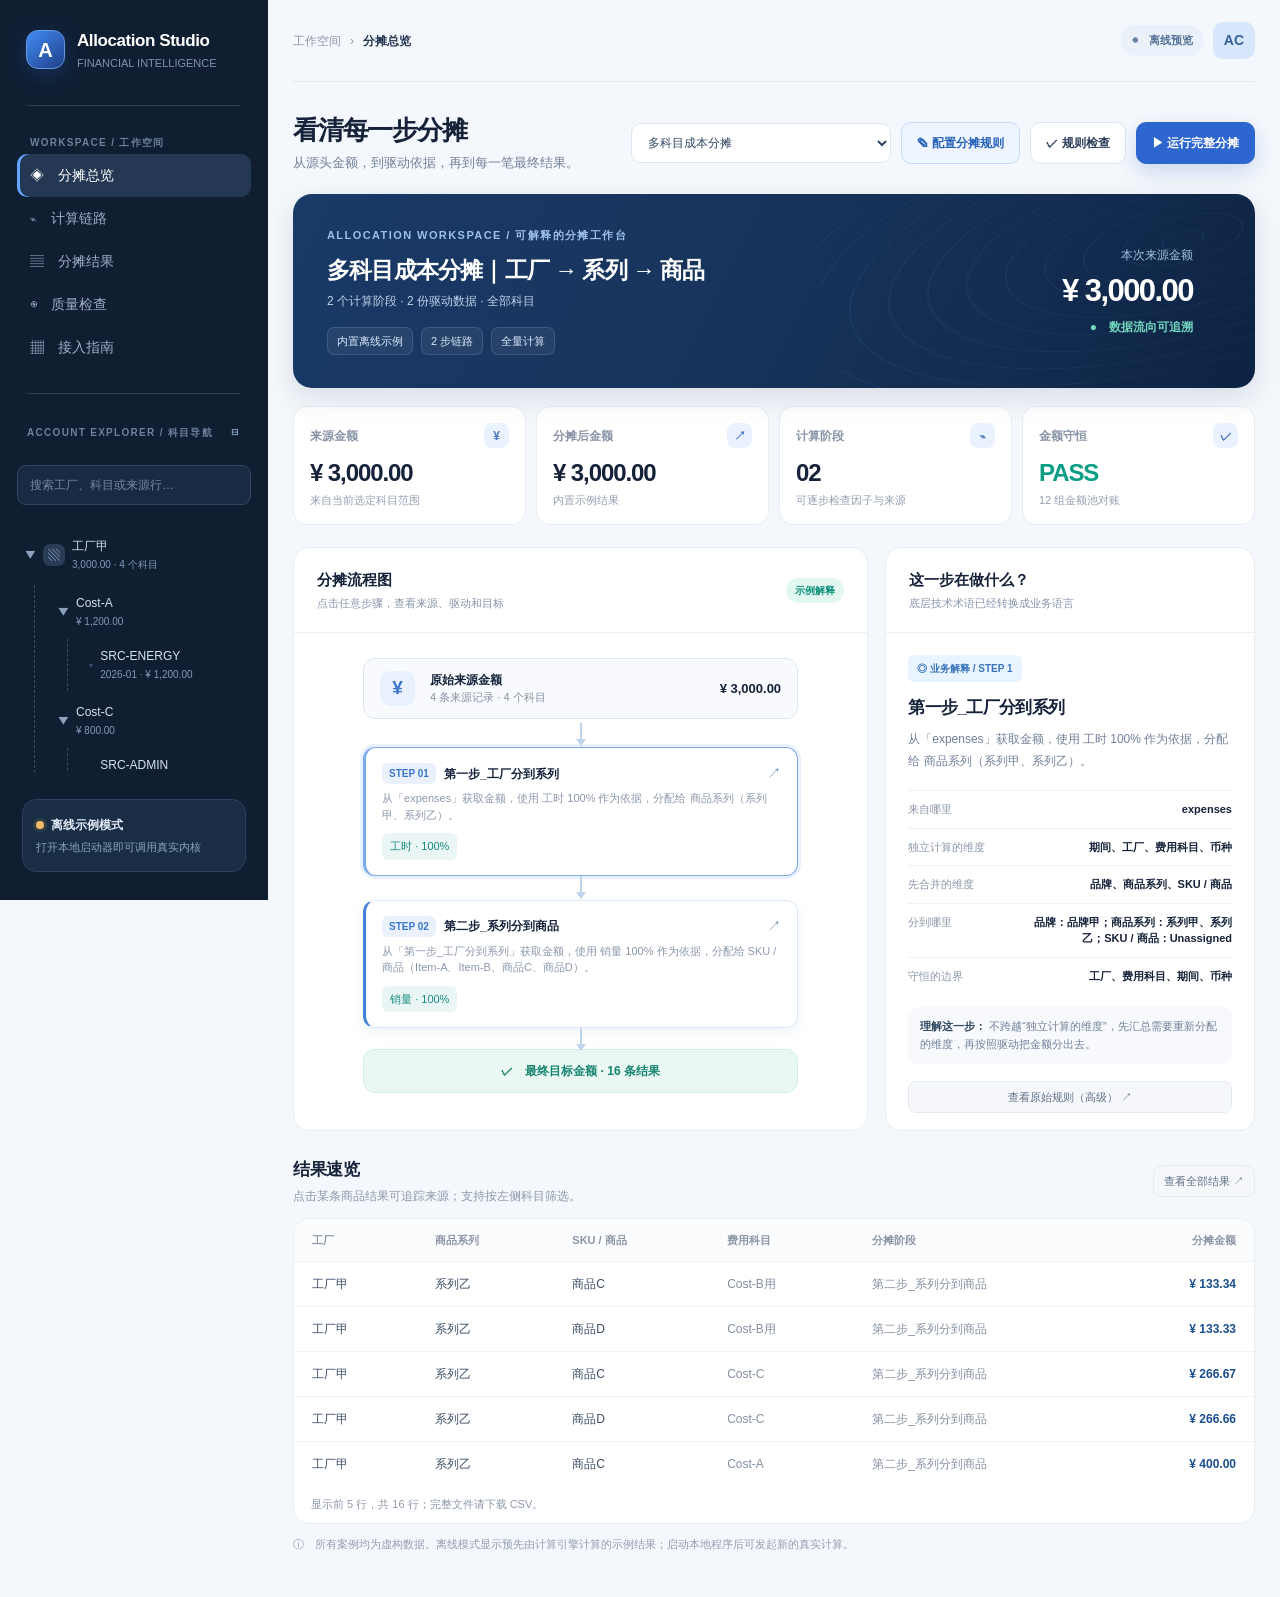
==== internal/studio/public/index.html @ 28df4de2 "Reorganize as Clean Core: single Go module, one executable, one workspace - Flatten core/ + studio-s" ====
<!doctype html><html lang="zh-CN"><head><meta charset="utf-8"><meta name="viewport" content="width=device-width,initial-scale=1"><meta name="theme-color" content="#0d1b2c"><title>Allocation Studio · 分摊工作台</title>
<style>
:root{--blue:#3d72da;--ink:#152239;--muted:#738097;--stroke:#e7ebf2;--surface:#fff;--canvas:#f4f7fb;--nav:#101e30;--teal:#23a89e;--r:16px}*{box-sizing:border-box}body{margin:0;background:var(--canvas);color:var(--ink);font:14px/1.5 -apple-system,BlinkMacSystemFont,"Segoe UI","Microsoft YaHei",sans-serif}button,input,select{font:inherit}button{cursor:pointer}button:focus-visible,input:focus-visible,select:focus-visible{outline:3px solid #93b9ff;outline-offset:2px}.app{min-height:100vh;display:grid;grid-template-columns:268px minmax(0,1fr)}.sidebar{background:#0f1e31;color:#d8e1f2;min-height:100vh;padding:28px 17px;display:flex;flex-direction:column;gap:20px;position:sticky;top:0;height:100vh;overflow:auto}.mark{display:flex;align-items:center;gap:12px;padding:0 9px 10px}.logo{width:39px;height:39px;display:grid;place-items:center;background:linear-gradient(140deg,#408cf2,#203f89);border:1px solid #6499e1;border-radius:12px;color:#fff;font-weight:850;font-size:20px;box-shadow:0 5px 20px #204eaa66}.brand-title{font-size:17px;font-weight:800;color:#fff;letter-spacing:-.025em}.brand-sub{color:#8192ad;font-size:11px;margin-top:1px}.nav-label{color:#6d819e;font-size:10px;font-weight:800;letter-spacing:.13em;padding:0 13px;text-transform:uppercase;margin:5px 0 4px}.nav-item{display:flex;align-items:center;gap:11px;width:100%;border:0;background:transparent;color:#9cadc7;border-radius:10px;padding:11px 13px;text-align:left;transition:.18s}.nav-item:hover,.nav-item.active{background:#243853;color:#fff}.nav-item.active{box-shadow:inset 3px 0 #64a6ff}.nav-item svg{width:17px;height:17px;flex:none}.nav-item .num{margin-left:auto;color:#8195b5;font-size:11px}.sidebar-divider{border-top:1px solid #2a3b52;margin:4px 10px}.tree-head{display:flex;align-items:center;justify-content:space-between;padding:0 10px}.tree-head button,.tree-toggle{background:transparent;color:#8fa8cb;border:0;padding:3px}.tree-search{border:1px solid #35465f;background:#192b43;color:#dfeafb;border-radius:9px;padding:10px 12px;width:100%;outline:none;font-size:12px}.tree-search::placeholder{color:#7389a6}.tree{flex:1;min-height:140px;overflow-y:auto;scrollbar-width:thin}.tree button{color:inherit}.tree-branch{margin:3px 0}.tree-row{display:flex;width:100%;align-items:center;gap:7px;border:0;border-radius:8px;background:transparent;color:#a6b9d3;padding:9px 7px;text-align:left;font-size:12px}.tree-row:hover,.tree-row.selected{color:#fff;background:#243954}.tree-arrow{font-size:12px;color:#8ba1bd;transition:.2s;display:inline-block}.tree-arrow.open{transform:rotate(90deg)}.tree-icon{width:22px;height:22px;display:grid;place-items:center;background:#293d57;color:#b8d1f4;border-radius:7px;flex:none}.tree-info{min-width:0;flex:1}.tree-name{overflow:hidden;text-overflow:ellipsis;white-space:nowrap;display:block}.tree-amount{font-size:10px;color:#8199b9}.tree-children{padding-left:15px;border-left:1px dashed #3b4b61;margin-left:17px}.tree-row.leaf{font-size:12px;padding:8px 6px}.side-footer{margin:7px 5px 0;padding:16px 13px;background:#192d45;border:1px solid #2b415f;border-radius:14px;font-size:12px}.side-footer b{color:#e5eefb}.side-footer p{margin:5px 0 0;color:#8aa3c3;font-size:11px}.statusdot{display:inline-block;width:8px;height:8px;background:#44bfaa;border-radius:50%;margin-right:7px;box-shadow:0 0 0 3px #44bfaa21}.statusdot.off{background:#efba68;box-shadow:0 0 0 3px #efba6820}.main{min-width:0;padding:0 40px 70px}.topbar{height:82px;display:flex;align-items:center;justify-content:space-between;border-bottom:1px solid #e4e9f0;gap:12px}.crumb{display:flex;align-items:center;gap:9px;color:#8c99a9;font-size:12px}.crumb b{color:#283953;font-weight:700}.top-actions{display:flex;align-items:center;gap:9px}.pill{display:inline-flex;align-items:center;gap:7px;font-size:11px;padding:7px 11px;background:#eaf1fb;color:#557197;border-radius:999px;font-weight:700}.user-icon{background:#d6e7fb;border-radius:10px;padding:8px 11px;font-weight:800;color:#39619b}.content{max-width:1520px;margin:auto}.intro{display:flex;justify-content:space-between;align-items:center;margin:32px 0 22px;gap:18px}.intro h1{font-size:26px;letter-spacing:-.045em;line-height:1.3;margin:0 0 5px;font-weight:800}.intro p{color:var(--muted);margin:0;font-size:13px}.action-row{display:flex;gap:10px;align-items:center}.btn{border:1px solid #dce4f0;background:#fff;color:#2d3f5b;border-radius:10px;padding:11px 15px;font-size:12px;font-weight:750;display:inline-flex;align-items:center;justify-content:center;gap:8px;white-space:nowrap;transition:.15s}.btn:hover{border-color:#8faede;transform:translateY(-1px)}.btn.primary{background:#2e66cf;border-color:#2e66cf;color:#fff;box-shadow:0 8px 20px #2865cb33}.btn.primary:hover{background:#245abf}.btn:disabled{opacity:.5;cursor:not-allowed;transform:none}.btn.icon-btn{padding:10px 12px}.overview-hero{background:linear-gradient(116deg,#193967 0%,#18345b 48%,#0d2343 100%);color:#fff;border-radius:19px;min-height:194px;padding:28px 34px;display:flex;justify-content:space-between;align-items:center;position:relative;overflow:hidden;box-shadow:0 10px 28px #1d3b6220}.hero-pattern{position:absolute;right:-25px;top:-30px;width:47%;height:240px;opacity:.5;background:repeating-radial-gradient(ellipse at 80% 45%,transparent 0 20px,#5281ba30 21px 22px,transparent 23px 40px);transform:rotate(-14deg);pointer-events:none}.hero-copy{position:relative;z-index:1}.eyebrow{color:#9dbfe9;font-size:11px;font-weight:750;letter-spacing:.13em}.overview-hero h2{font-size:23px;margin:12px 0 6px;line-height:1.3;letter-spacing:-.035em}.overview-hero p{font-size:12px;color:#bed1e9;max-width:650px;margin:0}.hero-note{margin-top:17px;display:flex;gap:8px;flex-wrap:wrap}.hero-chip{border:1px solid #6484b055;color:#dae8f9;font-size:11px;background:#ffffff10;padding:5px 9px;border-radius:7px}.hero-stat{display:flex;flex-direction:column;align-items:flex-end;gap:4px;position:relative;z-index:1;margin:0 28px}.hero-stat small{color:#a8c1e3}.hero-stat strong{font-size:31px;letter-spacing:-.05em;white-space:nowrap}.hero-stat span{color:#72d7be;font-size:12px;font-weight:750}.statgrid{display:grid;grid-template-columns:repeat(4,minmax(0,1fr));gap:14px;margin:18px 0 22px}.metric{background:var(--surface);border:1px solid var(--stroke);border-radius:14px;padding:20px 21px;min-height:111px}.metric-title{display:flex;justify-content:space-between;align-items:center;font-size:12px;color:#8995a7;font-weight:650}.metric-title .miniico{height:25px;width:25px;border-radius:8px;background:#eaf2ff;color:#4b79bd;display:grid;place-items:center}.metric-value{font-size:24px;font-weight:850;letter-spacing:-.045em;margin:12px 0 0;line-height:1.1}.metric-sub{color:#94a0b0;font-size:11px;margin-top:5px}.metric .passed{color:#0a9e85}.workspace-grid{display:grid;grid-template-columns:minmax(0,1.65fr) minmax(280px,.86fr);gap:17px}.panel{background:#fff;border:1px solid var(--stroke);border-radius:16px;overflow:hidden}.panel-header{padding:21px 23px;display:flex;align-items:center;justify-content:space-between;gap:14px;border-bottom:1px solid #eef0f4}.panel-title{font-size:15px;font-weight:780}.panel-subtitle{font-size:11px;color:#8795a9;margin-top:3px}.panel-tools{display:flex;gap:7px;align-items:center}.tiny-btn{background:#f5f7fa;border:1px solid #e5eaf1;border-radius:8px;padding:7px 10px;color:#607087;font-size:11px}.tiny-btn:hover,.tiny-btn.active{border-color:#a4c6f5;color:#2f68bf;background:#eaf2ff}.workflow{padding:25px 24px 27px;min-height:250px}.flow-origin{display:flex;align-items:center;gap:15px;margin:0 auto 4px;border:1px solid #dee6f1;background:#f8fafd;padding:12px 16px;border-radius:12px;max-width:435px}.flow-icon{width:35px;height:35px;border-radius:10px;background:#e9f1ff;display:grid;place-items:center;color:#3876cb;font-size:19px;font-weight:700}.flow-label{font-weight:780;font-size:12px}.flow-sub{font-size:11px;color:#8692a3}.flow-money{font-size:13px;font-weight:800;margin-left:auto;white-space:nowrap}.flow-arrow{width:2px;height:21px;background:#bdd3ee;margin:auto;position:relative}.flow-arrow:after{content:"";position:absolute;bottom:-2px;left:-4px;border-left:5px solid transparent;border-right:5px solid transparent;border-top:7px solid #bdd3ee}.flow-card{margin:3px auto 0;max-width:435px;border:1px solid #dbe7f6;border-left:3px solid #4381db;background:#fff;box-shadow:0 5px 14px #3d659212;border-radius:12px;padding:15px 16px;transition:.15s;cursor:pointer}.flow-card:hover,.flow-card.active{border-color:#7ca9e8;box-shadow:0 0 0 3px #e9f1ff}.flow-card-head{display:flex;align-items:center;gap:8px}.step-no{background:#eaf1fc;color:#3978c9;font-size:10px;font-weight:800;padding:3px 7px;border-radius:6px}.flow-card-head strong{font-size:12px;flex:1}.mini-arrow{color:#718fb4}.flow-card-desc{color:#8a98aa;font-size:11px;margin:6px 0 10px}.factor-chips{display:flex;gap:6px;flex-wrap:wrap}.factor-chip{font-size:11px;border-radius:6px;background:#eaf6f5;color:#168b7f;padding:5px 8px}.factor-chip.orange{background:#fff3e9;color:#c18233}.flow-final{display:flex;justify-content:center;align-items:center;gap:9px;margin:0 auto;max-width:435px;background:#eaf8f3;border:1px solid #cfeee5;padding:12px 16px;color:#188571;border-radius:12px;font-weight:800;font-size:12px}.desc-card{padding:22px 22px 17px}.desc-badge{display:inline-flex;align-items:center;gap:6px;background:#e8f4ff;color:#3974bb;border-radius:6px;font-weight:700;padding:6px 9px;font-size:10px}.desc-card h3{font-size:17px;margin:13px 0 7px;letter-spacing:-.035em}.desc-card p{font-size:12px;color:#718098;line-height:1.9;margin:0 0 17px}.rule-line{display:flex;justify-content:space-between;gap:14px;padding:10px 0;border-top:1px solid #eff1f4;font-size:11px}.rule-line span{color:#8a97a8}.rule-line strong{max-width:67%;text-align:right;font-weight:720}.glossary{display:flex;flex-direction:column;gap:8px;margin:13px 0 5px}.gloss-item{font-size:11px;color:#708099;background:#f7f9fc;padding:10px 12px;border-radius:9px;line-height:1.65}.gloss-item strong{color:#31475f}.sectionline{margin:26px 0 13px;display:flex;align-items:center;justify-content:space-between;gap:12px}.sectionline h3{font-size:17px;letter-spacing:-.025em;margin:0}.sectionline p{color:#8c98a9;font-size:12px;margin:4px 0 0}.data-tabs{display:flex;gap:7px}.tbl-scroll{overflow:auto;max-height:360px}.table{width:100%;border-collapse:collapse;text-align:left;white-space:nowrap;font-size:12px}.table th{color:#8b96a6;background:#fbfcfe;font-size:11px;padding:13px 18px;font-weight:750;position:sticky;top:0}.table td{border-top:1px solid #f0f2f6;padding:13px 18px;color:#3b4d65}.table td:last-child,.table th:last-child{text-align:right}.table tr.result-row{cursor:pointer}.table tr.result-row:hover{background:#f3f8ff}.table .money{color:#1a4f90;font-weight:850}.table .dim{color:#8490a0}.empty{padding:48px 20px;text-align:center;color:#8392a6}.footer-note{margin-top:12px;display:flex;align-items:center;gap:8px;font-size:11px;color:#929eb0}.file-links{display:flex;gap:8px;flex-wrap:wrap;margin:18px 0 8px}.download-file{font-size:11px;padding:9px 11px;border-radius:9px;border:1px solid #e4e9f2;background:#fff;color:#41608c;text-decoration:none}.download-file:hover{border-color:#7d9dc8}.alert{padding:12px 16px;border-radius:11px;background:#edf7f6;border:1px solid #d2e9e4;color:#167c71;font-size:12px}.alert.warn{background:#fff6e9;border-color:#f4e2c7;color:#b37422}.alert.error{background:#fff0ee;border-color:#f7d1ca;color:#b54c3e}.badgeok{border-radius:100px;background:#e1f7f0;color:#0e927c;padding:5px 9px;font-size:10px;font-weight:800}.audit-grid{display:grid;grid-template-columns:repeat(3,1fr);gap:12px;margin-top:12px}.audit-item{padding:16px 18px;background:#f7fafd;border:1px solid #e8edf5;border-radius:12px}.audit-item b{display:block;font-size:19px;margin-top:8px}.audit-item span{font-size:11px;color:#8996a9}.runlist{display:flex;flex-direction:column;gap:8px;padding:18px}.runrow{display:flex;align-items:center;gap:10px;padding:11px;border:1px solid #e8edf5;border-radius:10px;cursor:pointer}.runrow:hover{background:#f4f7fc}.runrow .runmeta{flex:1;min-width:0}.runrow b{font-size:12px}.runrow small{display:block;color:#8b9aab;font-size:10px}.panel-hidden{display:none!important}.toast{position:fixed;bottom:30px;right:30px;background:#162c46;color:white;padding:14px 18px;border-radius:12px;box-shadow:0 12px 35px #12203840;max-width:400px;z-index:20;font-size:12px;line-height:1.7;display:none}.toast.show{display:block}.modal-bg{position:fixed;inset:0;background:#0b1e32a0;z-index:30;display:none;justify-content:center;align-items:center;padding:18px}.modal-bg.show{display:flex}.modal{background:#fff;width:min(720px,100%);max-height:90vh;overflow:auto;border-radius:17px;box-shadow:0 30px 90px #061e3c66}.modal-header{display:flex;align-items:center;justify-content:space-between;padding:20px 24px;border-bottom:1px solid #ecf0f5}.modal-header h2{margin:0;font-size:17px}.modal-body{padding:24px;font-size:12px;color:#465b74;line-height:1.85}.close{border:0;background:#f2f5f9;border-radius:8px;padding:6px 10px}.code{background:#10233a;color:#d9edfc;border-radius:10px;padding:15px;overflow:auto;max-height:380px;white-space:pre-wrap;word-break:break-all;font:11px/1.7 Consolas,monospace}.section-card{background:#fff;border:1px solid var(--stroke);border-radius:14px;padding:18px 20px;margin-bottom:12px}.section-card h4{margin:0 0 8px;font-size:13px}.section-card p{color:#71839b;font-size:12px;margin:0}.guidegrid{display:grid;grid-template-columns:repeat(2,minmax(0,1fr));gap:14px}.guide-num{display:inline-grid;place-items:center;background:#e6effd;color:#3d75c4;width:27px;height:27px;border-radius:9px;margin-bottom:10px;font-weight:800}select.casepick{min-width:180px;max-width:260px;border:1px solid #dfe6f0;border-radius:10px;background:#fff;padding:11px 33px 11px 12px;color:#314763;font-size:12px}.run-steps{display:grid;grid-template-columns:repeat(3,1fr);gap:10px}.run-steps>div{border:1px solid #e5eaf0;border-radius:11px;padding:16px;background:#fbfcfe}.run-steps strong{display:block;font-size:12px}.run-steps span{color:#7f8da1;font-size:11px}.case-list{display:grid;grid-template-columns:repeat(2,1fr);gap:12px}.case-button{background:#fff;border:1px solid #e2e8f1;border-radius:12px;padding:16px;text-align:left;cursor:pointer}.case-button:hover,.case-button.current{border-color:#7fa8e4;background:#f4f8ff}.case-button b{display:block;font-size:12px}.case-button span{color:#8999ad;font-size:11px}.select-hint{font-size:11px;color:#8d9bad}.hidden{display:none!important}@media(max-width:1320px){.main{padding:0 25px 45px}.statgrid{gap:10px}.metric{padding:16px}.workspace-grid{grid-template-columns:minmax(0,1.4fr) minmax(270px,.9fr)}}@media(max-width:1040px){.app{grid-template-columns:215px minmax(0,1fr)}.sidebar{padding:22px 10px}.workspace-grid{grid-template-columns:1fr}.statgrid{grid-template-columns:repeat(2,1fr)}.hero-stat{margin:0}}@media(max-width:720px){.app{display:block}.sidebar{position:relative;height:auto;min-height:0;padding:13px 15px;gap:5px}.sidebar .nav-label,.sidebar .tree-head,.sidebar .tree-search,.sidebar .tree,.sidebar .sidebar-divider,.sidebar .side-footer{display:none}.sidebar .mark{padding:0 0 6px}.sidebar>div:nth-child(3){display:flex;overflow:auto;gap:4px}.sidebar .nav-item{white-space:nowrap;width:auto;padding:9px}.sidebar .nav-item .num{display:none}.main{padding:0 14px 40px}.topbar{height:55px}.topbar .top-actions .pill{display:none}.intro{align-items:stretch;flex-direction:column;margin-top:22px}.intro h1{font-size:22px}.intro .action-row{flex-wrap:wrap}.overview-hero{padding:21px;min-height:170px}.overview-hero h2{font-size:18px}.hero-stat{display:none}.statgrid{gap:8px}.metric{min-height:99px;padding:13px}.metric-value{font-size:19px}.panel-header{padding:15px}.workflow{padding:19px 12px}.guidegrid,.case-list{grid-template-columns:1fr}}
</style></head><body>
<div class="app">
<aside class="sidebar">
<div class="mark"><div class="logo">A</div><div><div class="brand-title">Allocation Studio</div><div class="brand-sub">FINANCIAL INTELLIGENCE</div></div></div>
<div class="sidebar-divider"></div>
<div><div class="nav-label">WORKSPACE / 工作空间</div><button class="nav-item active" data-tab="overview">◈　分摊总览</button><button class="nav-item" data-tab="flow">⌁　计算链路</button><button class="nav-item" data-tab="results">▤　分摊结果</button><button class="nav-item" data-tab="audit">◉　质量检查</button><button class="nav-item" data-tab="guide">▦　接入指南</button></div>
<div class="sidebar-divider"></div>
<div class="tree-head"><div class="nav-label" style="padding:0">ACCOUNT EXPLORER / 科目导航</div><button id="expandAll" title="一键展开或折叠科目">⊞</button></div>
<input class="tree-search" id="treeSearch" placeholder="搜索工厂、科目或来源行…" aria-label="搜索科目">
<div class="tree" id="accountTree"></div>
<div class="side-footer"><div><span class="statusdot off" id="connectionDot"></span><b id="connectionTitle">离线示例模式</b></div><p id="connectionDesc">打开本地启动器即可调用真实内核</p></div>
</aside>
<main class="main"><div class="content"><header class="topbar"><div class="crumb">工作空间 <span>›</span> <b id="breadcrumb">分摊总览</b></div><div class="top-actions"><span class="pill" id="modePill">◉　内置示例</span><span class="user-icon">AC</span></div></header>
<section class="intro"><div><h1 id="pageTitle">看清每一步分摊</h1><p id="pageSubtitle">从源头金额，到驱动依据，再到每一笔最终结果。</p></div><div class="action-row"><select id="caseSelect" class="casepick" aria-label="选择分摊场景"></select><a class="btn" href="/designer" style="text-decoration:none;background:#eef5ff;color:#2864b9;border-color:#c5daf9">✎ 配置分摊规则</a><button class="btn" id="validateBtn">✓ 规则检查</button><button class="btn primary" id="runBtn">▶ 运行完整分摊</button></div></section>
<section id="section-overview"><div class="overview-hero"><div class="hero-pattern"></div><div class="hero-copy"><div class="eyebrow">ALLOCATION WORKSPACE / 可解释的分摊工作台</div><h2 id="heroTitle">多科目成本分摊</h2><p id="heroDesc">将费用通过多阶段驱动分摊至目标商品，按来源、目标和金额池逐一检查。</p><div class="hero-note"><span class="hero-chip" id="heroTagA">合成示例数据</span><span class="hero-chip" id="heroTagB">阶段级守恒</span><span class="hero-chip" id="heroTagC">全量计算</span></div></div><div class="hero-stat"><small>本次来源金额</small><strong id="heroMoney">¥ 3,000.00</strong><span>●　数据流向可追溯</span></div></div>
<div class="statgrid"><div class="metric"><div class="metric-title">来源金额<span class="miniico">¥</span></div><div class="metric-value" id="mSource">—</div><div class="metric-sub">来自当前选定科目范围</div></div><div class="metric"><div class="metric-title">分摊后金额<span class="miniico">↗</span></div><div class="metric-value" id="mOutput">—</div><div class="metric-sub" id="outNote">当前示例计算输出</div></div><div class="metric"><div class="metric-title">计算阶段<span class="miniico">⌁</span></div><div class="metric-value" id="mStages">—</div><div class="metric-sub">可逐步检查因子与来源</div></div><div class="metric"><div class="metric-title">金额守恒<span class="miniico">✓</span></div><div class="metric-value passed" id="mStatus">—</div><div class="metric-sub" id="checkNote">待查看计算结果</div></div></div>
<div class="workspace-grid"><section class="panel"><div class="panel-header"><div><div class="panel-title">分摊流程图</div><div class="panel-subtitle">点击任意步骤，查看来源、驱动和目标</div></div><span class="badgeok" id="flowBadge">可解释链路</span></div><div class="workflow" id="flowCanvas"></div></section><section class="panel"><div class="panel-header"><div><div class="panel-title">这一步在做什么？</div><div class="panel-subtitle">底层技术术语已经转换成业务语言</div></div></div><div class="desc-card" id="stageExplanation"></div></section></div>
<div class="sectionline"><div><h3>结果速览</h3><p>点击某条商品结果可追踪来源；支持按左侧科目筛选。</p></div><button class="tiny-btn" data-switch="results">查看全部结果 ↗</button></div><section class="panel"><div id="previewTable"></div></section><div class="footer-note">ⓘ　所有案例均为虚构数据。离线模式显示预先由计算引擎计算的示例结果；启动本地程序后可发起新的真实计算。</div></section>
<section id="section-flow" class="panel-hidden"><div class="workspace-grid"><section class="panel"><div class="panel-header"><div><div class="panel-title">全链路执行视图</div><div class="panel-subtitle">多因子与多步骤可以组合；每个节点都有明确来源</div></div></div><div class="workflow" id="flowFull"></div></section><section class="panel"><div class="panel-header"><div><div class="panel-title">规则语义解释</div><div class="panel-subtitle">不要求你理解底层 IR 才能看懂分摊</div></div></div><div class="desc-card" id="flowExplain"></div></section></div><div class="sectionline"><div><h3>理解这些规则就足够了</h3><p>三项最容易混淆的维度操作，已转译为常用业务说法。</p></div></div><div class="guidegrid"><div class="section-card"><h4>原样保留（As Is / Source）</h4><p>例如按工厂分别计算，分摊后仍属于原来的工厂。</p></div><div class="section-card"><h4>先汇总再分配（Total）</h4><p>例如来源 SKU 先归集为一笔金额，再用销量分到具体 SKU。</p></div><div class="section-card"><h4>选择分摊目标（Include / Element）</h4><p>例如仅分给当前系列的四个商品；也可指定固定目标。</p></div><div class="section-card"><h4>金额守恒</h4><p>每个金额池：分摊前 = 分摊后，差额必须等于 0。</p></div></div></section>
<section id="section-results" class="panel-hidden"><div class="sectionline"><div><h3>分摊结果明细</h3><p id="resultCaption">所有金额来自当前选择的案例。</p></div><div class="data-tabs"><button class="tiny-btn active" id="filterAll">全部商品</button><button class="tiny-btn" id="filterAccount">当前科目</button></div></div><section class="panel"><div id="fullResultTable"></div></section><div class="sectionline"><div><h3>本次计算产物</h3><p>真实计算完成后可以下载 CSV、压缩证据和运行摘要。</p></div></div><div class="file-links" id="fileLinks"></div></section>
<section id="section-audit" class="panel-hidden"><div class="sectionline"><div><h3>运行质量检查</h3><p>金额对账、任务状态与可追溯证据一目了然。</p></div><button id="auditValidate" class="btn">立即检查规则</button></div><div class="alert" id="auditBanner">✓ 选择并运行案例后，将显示来自真实内核的质量检查结果。</div><div class="audit-grid"><div class="audit-item"><span>金额池检查</span><b id="aPools">—</b></div><div class="audit-item"><span>最终输出行数</span><b id="aRows">—</b></div><div class="audit-item"><span>输入与输出差额</span><b id="aDiff">—</b></div></div><div class="sectionline"><div><h3>金额池逐项对账</h3><p>数据来自 reconciliation.csv，而非界面自行判断。</p></div></div><section class="panel"><div id="reconciliationTable"></div></section><div class="sectionline"><div><h3>历史运行</h3><p>已完成的示例任务可以重新查看，结果文件存放于独立数据目录。</p></div></div><section class="panel"><div id="jobList" class="runlist"><div class="empty">当前还没有执行任务</div></div></section></section>
<section id="section-guide" class="panel-hidden"><div class="sectionline"><div><h3>三步接入你已有的项目</h3><p>不需要重新实现分摊算法，也不需要修改现有核心。</p></div></div><div class="run-steps"><div><span class="guide-num">01</span><strong>准备一份规则与数据</strong><span>rule.json + 金额 CSV + Driver CSV，复制到个人数据目录下的 cases/案例名。</span></div><div><span class="guide-num">02</span><strong>在页面选择案例</strong><span>重新打开工作台，选择新案例，展开科目树并检查各分摊步骤。</span></div><div><span class="guide-num">03</span><strong>运行并核验结果</strong><span>通过原生 Go EXE 全量计算，下载结果和审计证据，再接现有 SQL / Java。</span></div></div><div class="sectionline"><div><h3>常见集成方式</h3></div></div><div class="guidegrid"><div class="section-card"><h4>Windows 财务人员</h4><p>双击 Start_Windows.cmd → 自动打开浏览器 → 点击运行，不用安装开发环境。</p></div><div class="section-card"><h4>Linux / Mac 开发人员</h4><p>运行 start_linux.sh / Start_Mac.command → 使用浏览器查看案例与任务状态。</p></div><div class="section-card"><h4>Java / Python 业务系统</h4><p>继续使用原来的 HTTP API 或 CLI；Studio 只是前端配套，不取代现有 SDK。</p></div><div class="section-card"><h4>企业业务数据</h4><p>放在独立用户数据目录，不打包进软件。规则原文、完整证据和数据仍由现有内核负责。</p></div></div><div class="alert warn" style="margin-top:14px">注意：Studio 是单机本地检查与示例运行工作台，默认只监听 127.0.0.1。它不是多用户企业门户，也不是数据库管理系统。</div><div class="sectionline"><div><h3>案例与来源数据</h3><p>可以直接加载内置双因子、三因子、多步骤和分叉汇合示例。</p></div></div><div id="caseCards" class="case-list"></div><div class="sectionline"><div><h3>本地数据位置</h3></div></div><div class="section-card"><p id="dataLocation">离线预览：启动本地程序后可以看到真实数据目录。</p></div></section>
</div></main></div>
<div class="toast" id="toast" role="status"></div>
<div class="modal-bg" id="modal"><div class="modal" role="dialog" aria-modal="true" aria-labelledby="modalTitle"><div class="modal-header"><h2 id="modalTitle">明细</h2><button id="closeModal" class="close" aria-label="关闭弹窗">✕</button></div><div class="modal-body" id="modalBody"></div></div></div>
<script id="embeddedData" type="application/json">{"cases":[{"id":"dual_driver","name":"双因子费用分摊｜材料75% + 收入25%","type":"example","kind":"example","stages":1,"drivers":2,"accountCount":1,"period":"2026-01","amount":"1000.0"},{"id":"manufacturing","name":"制造业两步分摊：工厂→系列→商品（合成数据）","type":"example","kind":"example","stages":2,"drivers":2,"accountCount":1,"period":"2026-01","amount":"1200.0"},{"id":"multi_account","name":"多科目成本分摊｜工厂 → 系列 → 商品","type":"example","kind":"example","stages":2,"drivers":2,"accountCount":4,"period":"2026-01","amount":"3000.0"},{"id":"split_merge","name":"路径分叉与汇合：材料75%+收入25%（合成数据）","type":"example","kind":"example","stages":3,"drivers":2,"accountCount":1,"period":"2026-01","amount":"1000.0"},{"id":"triple_driver","name":"三因子费用分摊｜材料50% + 收入30% + 订单20%","type":"example","kind":"example","stages":1,"drivers":3,"accountCount":1,"period":"2026-01","amount":"1000.0"}],"details":{"dual_driver":{"id":"dual_driver","type":"example","rule":{"schema":"allocation-ir/2.0","name":"双因子费用分摊｜材料75% + 收入25%","precision":2,"dimensions":["period","department","sku","account","currency"],"immutable_dimensions":["period","currency"],"hierarchies":{},"datasets":{"amounts":{"expenses":"amounts.csv"},"drivers":{"material":"material.csv","revenue":"revenue.csv"}},"stages":[{"id":"双因子分摊","inputs":[{"from":"expenses","share":"1"}],"source":{"grouping":{"period":"AS_IS","department":"AS_IS","sku":"TOTAL","account":"AS_IS","currency":"AS_IS"},"filters":{}},"target":{"period":{"mode":"SOURCE"},"department":{"mode":"SOURCE"},"sku":{"mode":"INCLUDE","include":["Item-A","Item-B"]},"account":{"mode":"SOURCE"},"currency":{"mode":"SOURCE"}},"conservation_keys":["period","account","currency","department"],"allocations":[{"id":"material","share":"0.75","driver_dataset":"material","weight_field":"material","negative_driver_policy":"REJECT"},{"id":"revenue","share":"0.25","driver_dataset":"revenue","weight_field":"revenue","negative_driver_policy":"REJECT"}]}]},"sources":[{"period":"2026-01","department":"SharedPool","sku":"Unassigned","account":"Cost-C","currency":"CUR","amount":"1000.00","_dataset":"expenses"}],"drivers":{"material":[{"period":"2026-01","department":"SharedPool","sku":"Item-A","material":"8"},{"period":"2026-01","department":"SharedPool","sku":"Item-B","material":"2"}],"revenue":[{"period":"2026-01","department":"SharedPool","sku":"Item-A","revenue":"5"},{"period":"2026-01","department":"SharedPool","sku":"Item-B","revenue":"5"}]}},"manufacturing":{"id":"manufacturing","type":"example","rule":{"schema":"allocation-ir/2.0","name":"制造业两步分摊：工厂→系列→商品（合成数据）","precision":2,"dimensions":["period","plant","brand","family","sku","account","currency"],"immutable_dimensions":["period","currency"],"hierarchies":{},"datasets":{"amounts":{"expenses":"amounts.csv"},"drivers":{"labor":"labor.csv","sales":"sales.csv"}},"stages":[{"id":"第一步_工厂分到系列","inputs":[{"from":"expenses","share":"1"}],"source":{"grouping":{"period":"AS_IS","plant":"AS_IS","brand":"TOTAL","family":"TOTAL","sku":"TOTAL","account":"AS_IS","currency":"AS_IS"},"filters":{}},"target":{"period":{"mode":"SOURCE"},"plant":{"mode":"SOURCE"},"brand":{"mode":"ELEMENT","value":"品牌甲"},"family":{"mode":"INCLUDE","include":["系列甲","系列乙"]},"sku":{"mode":"ELEMENT","value":"Unassigned"},"account":{"mode":"SOURCE"},"currency":{"mode":"SOURCE"}},"conservation_keys":["plant","account","period","currency"],"allocations":[{"id":"hours","share":"1","driver_dataset":"labor","weight_field":"hours","negative_driver_policy":"REJECT"}]},{"id":"第二步_系列分到商品","inputs":[{"from":"第一步_工厂分到系列","share":"1"}],"source":{"grouping":{"period":"AS_IS","plant":"AS_IS","brand":"AS_IS","family":"AS_IS","sku":"TOTAL","account":"AS_IS","currency":"AS_IS"},"filters":{}},"target":{"period":{"mode":"SOURCE"},"plant":{"mode":"SOURCE"},"brand":{"mode":"SOURCE"},"family":{"mode":"SOURCE"},"sku":{"mode":"INCLUDE","include":["Item-A","Item-B","商品C","商品D"]},"account":{"mode":"SOURCE"},"currency":{"mode":"SOURCE"}},"conservation_keys":["plant","account","period","currency","family"],"allocations":[{"id":"units","share":"1","driver_dataset":"sales","weight_field":"units","negative_driver_policy":"REJECT"}]}]},"sources":[{"period":"2026-01","plant":"工厂甲","brand":"Unassigned","family":"Unassigned","sku":"Unassigned","account":"Cost-A","currency":"CUR","amount":"1200.00","row_id":"EXP-001","_dataset":"expenses"}],"drivers":{"labor":[{"period":"2026-01","plant":"工厂甲","family":"系列甲","hours":"1"},{"period":"2026-01","plant":"工厂甲","family":"系列乙","hours":"2"}],"sales":[{"period":"2026-01","plant":"工厂甲","family":"系列甲","sku":"Item-A","units":"1"},{"period":"2026-01","plant":"工厂甲","family":"系列甲","sku":"Item-B","units":"3"},{"period":"2026-01","plant":"工厂甲","family":"系列乙","sku":"商品C","units":"2"},{"period":"2026-01","plant":"工厂甲","family":"系列乙","sku":"商品D","units":"2"}]}},"multi_account":{"id":"multi_account","type":"example","rule":{"schema":"allocation-ir/2.0","name":"多科目成本分摊｜工厂 → 系列 → 商品","precision":2,"dimensions":["period","plant","brand","family","sku","account","currency"],"immutable_dimensions":["period","currency"],"hierarchies":{},"datasets":{"amounts":{"expenses":"amounts.csv"},"drivers":{"labor":"labor.csv","sales":"sales.csv"}},"stages":[{"id":"第一步_工厂分到系列","inputs":[{"from":"expenses","share":"1"}],"source":{"grouping":{"period":"AS_IS","plant":"AS_IS","brand":"TOTAL","family":"TOTAL","sku":"TOTAL","account":"AS_IS","currency":"AS_IS"},"filters":{}},"target":{"period":{"mode":"SOURCE"},"plant":{"mode":"SOURCE"},"brand":{"mode":"ELEMENT","value":"品牌甲"},"family":{"mode":"INCLUDE","include":["系列甲","系列乙"]},"sku":{"mode":"ELEMENT","value":"Unassigned"},"account":{"mode":"SOURCE"},"currency":{"mode":"SOURCE"}},"conservation_keys":["plant","account","period","currency"],"allocations":[{"id":"hours","share":"1","driver_dataset":"labor","weight_field":"hours","negative_driver_policy":"REJECT"}]},{"id":"第二步_系列分到商品","inputs":[{"from":"第一步_工厂分到系列","share":"1"}],"source":{"grouping":{"period":"AS_IS","plant":"AS_IS","brand":"AS_IS","family":"AS_IS","sku":"TOTAL","account":"AS_IS","currency":"AS_IS"},"filters":{}},"target":{"period":{"mode":"SOURCE"},"plant":{"mode":"SOURCE"},"brand":{"mode":"SOURCE"},"family":{"mode":"SOURCE"},"sku":{"mode":"INCLUDE","include":["Item-A","Item-B","商品C","商品D"]},"account":{"mode":"SOURCE"},"currency":{"mode":"SOURCE"}},"conservation_keys":["plant","account","period","currency","family"],"allocations":[{"id":"units","share":"1","driver_dataset":"sales","weight_field":"units","negative_driver_policy":"REJECT"}]}]},"sources":[{"period":"2026-01","plant":"工厂甲","brand":"Unassigned","family":"Unassigned","sku":"Unassigned","account":"Cost-A","currency":"CUR","amount":"1200.00","row_id":"SRC-ENERGY","_dataset":"expenses"},{"period":"2026-01","plant":"工厂甲","brand":"Unassigned","family":"Unassigned","sku":"Unassigned","account":"Cost-C","currency":"CUR","amount":"800.00","row_id":"SRC-ADMIN","_dataset":"expenses"},{"period":"2026-01","plant":"工厂甲","brand":"Unassigned","family":"Unassigned","sku":"Unassigned","account":"Cost-D","currency":"CUR","amount":"600.00","row_id":"SRC-MAINT","_dataset":"expenses"},{"period":"2026-01","plant":"工厂甲","brand":"Unassigned","family":"Unassigned","sku":"Unassigned","account":"Cost-B用","currency":"CUR","amount":"400.00","row_id":"SRC-LOGISTIC","_dataset":"expenses"}],"drivers":{"labor":[{"period":"2026-01","plant":"工厂甲","family":"系列甲","hours":"1"},{"period":"2026-01","plant":"工厂甲","family":"系列乙","hours":"2"}],"sales":[{"period":"2026-01","plant":"工厂甲","family":"系列甲","sku":"Item-A","units":"1"},{"period":"2026-01","plant":"工厂甲","family":"系列甲","sku":"Item-B","units":"3"},{"period":"2026-01","plant":"工厂甲","family":"系列乙","sku":"商品C","units":"2"},{"period":"2026-01","plant":"工厂甲","family":"系列乙","sku":"商品D","units":"2"}]}},"split_merge":{"id":"split_merge","type":"example","rule":{"schema":"allocation-ir/2.0","name":"路径分叉与汇合：材料75%+收入25%（合成数据）","precision":2,"dimensions":["period","department","sku","account","currency"],"immutable_dimensions":["period","currency"],"hierarchies":{},"datasets":{"amounts":{"expenses":"amounts.csv"},"drivers":{"material":"material.csv","revenue":"revenue.csv"}},"stages":[{"id":"按材料分配","inputs":[{"from":"expenses","share":"0.75"}],"source":{"grouping":{"period":"AS_IS","department":"AS_IS","sku":"TOTAL","account":"AS_IS","currency":"AS_IS"},"filters":{}},"target":{"period":{"mode":"SOURCE"},"department":{"mode":"SOURCE"},"sku":{"mode":"INCLUDE","include":["Item-A","Item-B"]},"account":{"mode":"SOURCE"},"currency":{"mode":"SOURCE"}},"conservation_keys":["period","account","currency","department"],"allocations":[{"id":"material","share":"1","driver_dataset":"material","weight_field":"material","negative_driver_policy":"REJECT"}]},{"id":"按收入分配","inputs":[{"from":"expenses","share":"0.25"}],"source":{"grouping":{"period":"AS_IS","department":"AS_IS","sku":"TOTAL","account":"AS_IS","currency":"AS_IS"},"filters":{}},"target":{"period":{"mode":"SOURCE"},"department":{"mode":"SOURCE"},"sku":{"mode":"INCLUDE","include":["Item-A","Item-B"]},"account":{"mode":"SOURCE"},"currency":{"mode":"SOURCE"}},"conservation_keys":["period","account","currency","department"],"allocations":[{"id":"revenue","share":"1","driver_dataset":"revenue","weight_field":"revenue","negative_driver_policy":"REJECT"}]},{"id":"合并分摊结果","inputs":[{"from":"按材料分配","share":"1"},{"from":"按收入分配","share":"1"}],"source":{"grouping":{"period":"AS_IS","department":"AS_IS","sku":"AS_IS","account":"AS_IS","currency":"AS_IS"},"filters":{}},"target":{"period":{"mode":"SOURCE"},"department":{"mode":"SOURCE"},"sku":{"mode":"SOURCE"},"account":{"mode":"SOURCE"},"currency":{"mode":"SOURCE"}},"conservation_keys":["period","department","sku","account","currency"],"allocations":[],"enabled":false,"operation":"MERGE"}]},"sources":[{"period":"2026-01","department":"SharedPool","sku":"Unassigned","account":"Cost-C","currency":"CUR","amount":"1000.00","_dataset":"expenses"}],"drivers":{"material":[{"period":"2026-01","department":"SharedPool","sku":"Item-A","material":"8"},{"period":"2026-01","department":"SharedPool","sku":"Item-B","material":"2"}],"revenue":[{"period":"2026-01","department":"SharedPool","sku":"Item-A","revenue":"5"},{"period":"2026-01","department":"SharedPool","sku":"Item-B","revenue":"5"}]}},"triple_driver":{"id":"triple_driver","type":"example","rule":{"schema":"allocation-ir/2.0","name":"三因子费用分摊｜材料50% + 收入30% + 订单20%","precision":2,"dimensions":["period","department","sku","account","currency"],"immutable_dimensions":["period","currency"],"hierarchies":{},"datasets":{"amounts":{"expenses":"amounts.csv"},"drivers":{"material":"material.csv","revenue":"revenue.csv","orders":"orders.csv"}},"stages":[{"id":"三因子分摊","inputs":[{"from":"expenses","share":"1"}],"source":{"grouping":{"period":"AS_IS","department":"AS_IS","sku":"TOTAL","account":"AS_IS","currency":"AS_IS"},"filters":{}},"target":{"period":{"mode":"SOURCE"},"department":{"mode":"SOURCE"},"sku":{"mode":"INCLUDE","include":["Item-A","Item-B"]},"account":{"mode":"SOURCE"},"currency":{"mode":"SOURCE"}},"conservation_keys":["period","account","currency","department"],"allocations":[{"id":"material","share":"0.50","driver_dataset":"material","weight_field":"material","negative_driver_policy":"REJECT"},{"id":"revenue","share":"0.30","driver_dataset":"revenue","weight_field":"revenue","negative_driver_policy":"REJECT"},{"id":"orders","share":"0.20","driver_dataset":"orders","weight_field":"orders","negative_driver_policy":"REJECT"}]}]},"sources":[{"period":"2026-01","department":"SharedPool","sku":"Unassigned","account":"Cost-C","currency":"CUR","amount":"1000.00","_dataset":"expenses"}],"drivers":{"material":[{"period":"2026-01","department":"SharedPool","sku":"Item-A","material":"8"},{"period":"2026-01","department":"SharedPool","sku":"Item-B","material":"2"}],"orders":[{"period":"2026-01","department":"SharedPool","sku":"Item-A","orders":"1"},{"period":"2026-01","department":"SharedPool","sku":"Item-B","orders":"4"}],"revenue":[{"period":"2026-01","department":"SharedPool","sku":"Item-A","revenue":"5"},{"period":"2026-01","department":"SharedPool","sku":"Item-B","revenue":"5"}]}}},"snapshots":{"dual_driver":{"results":[{"terminal_stage":"双因子分摊","row_id":"449deebb835d6dd9d7ad024b","period":"2026-01","department":"SharedPool","sku":"Item-A","account":"Cost-C","currency":"CUR","amount":"600.00"},{"terminal_stage":"双因子分摊","row_id":"40f139f8098e5176850c09e2","period":"2026-01","department":"SharedPool","sku":"Item-B","account":"Cost-C","currency":"CUR","amount":"150.00"},{"terminal_stage":"双因子分摊","row_id":"e43dbfae804f23e6f8748833","period":"2026-01","department":"SharedPool","sku":"Item-A","account":"Cost-C","currency":"CUR","amount":"125.00"},{"terminal_stage":"双因子分摊","row_id":"a717d85d488e1d3446eabf32","period":"2026-01","department":"SharedPool","sku":"Item-B","account":"Cost-C","currency":"CUR","amount":"125.00"}],"reconciliation":[{"stage":"双因子分摊","pool":"[\"2026-01\",\"SharedPool\",\"__POOL__\",\"Cost-C\",\"CUR\"]","input_amount":"1000.00","output_amount":"1000.00","delta":"0.00","status":"PASS"}],"summary":{"data_sha256":{"/mnt/data/allocation_studio_build/release/examples/dual_driver/amounts.csv":"44e441f2730e3b8f1f62d0df0d3ca7ecacee4c10f3871ce8b334e0a512e3e826","/mnt/data/allocation_studio_build/release/examples/dual_driver/material.csv":"e22d41cfc4058bc11f1a4a6468d8a1348b1137316885f76d53b111ec76979678","/mnt/data/allocation_studio_build/release/examples/dual_driver/revenue.csv":"1672ad927c0aae465f04a5b5a465a69666c011ad136b5d575344c7ac433cb62d"},"schema":"allocation-ir/2.0","engine":"allocation-core","name":"双因子费用分摊｜材料75% + 收入25%","rule_sha256":"f6271fa9bdbcc26d320a89f51fad6e6076403bc8ed404f0367d34c46289f2fbd","started_utc":"2026-10-24T08:59:49Z","stages":[{"stage":"双因子分摊","input":"1000.00","output":"1000.00","pools":1,"output_rows":4}],"input_amount":"1000.00","output_amount":"1000.00","pool_checks":1,"output_rows":4,"terminal_rows":4,"ledger_rows":4,"status":"PASS"}},"manufacturing":{"results":[{"terminal_stage":"第二步_系列分到商品","row_id":"25e52c71e27198d97dbda11a","period":"2026-01","plant":"工厂甲","brand":"品牌甲","family":"系列乙","sku":"商品C","account":"Cost-A","currency":"CUR","amount":"400.00"},{"terminal_stage":"第二步_系列分到商品","row_id":"02207af12cbfe51dfe9f2cbf","period":"2026-01","plant":"工厂甲","brand":"品牌甲","family":"系列乙","sku":"商品D","account":"Cost-A","currency":"CUR","amount":"400.00"},{"terminal_stage":"第二步_系列分到商品","row_id":"b63e557ccdf12881aa6e585a","period":"2026-01","plant":"工厂甲","brand":"品牌甲","family":"系列甲","sku":"Item-A","account":"Cost-A","currency":"CUR","amount":"100.00"},{"terminal_stage":"第二步_系列分到商品","row_id":"c41a44a394caa9bde391499e","period":"2026-01","plant":"工厂甲","brand":"品牌甲","family":"系列甲","sku":"Item-B","account":"Cost-A","currency":"CUR","amount":"300.00"}],"reconciliation":[{"stage":"第一步_工厂分到系列","pool":"[\"2026-01\",\"工厂甲\",\"__POOL__\",\"__POOL__\",\"__POOL__\",\"Cost-A\",\"CUR\"]","input_amount":"1200.00","output_amount":"1200.00","delta":"0.00","status":"PASS"},{"stage":"第二步_系列分到商品","pool":"[\"2026-01\",\"工厂甲\",\"品牌甲\",\"系列乙\",\"__POOL__\",\"Cost-A\",\"CUR\"]","input_amount":"800.00","output_amount":"800.00","delta":"0.00","status":"PASS"},{"stage":"第二步_系列分到商品","pool":"[\"2026-01\",\"工厂甲\",\"品牌甲\",\"系列甲\",\"__POOL__\",\"Cost-A\",\"CUR\"]","input_amount":"400.00","output_amount":"400.00","delta":"0.00","status":"PASS"}],"summary":{"data_sha256":{"/mnt/data/allocation_studio_build/release/examples/manufacturing/amounts.csv":"688e3c118df59b559699825f269004f8474798ebd71b4f03f0df7fc8f971ddd6","/mnt/data/allocation_studio_build/release/examples/manufacturing/labor.csv":"d42f79599afa8e6d386c08a8885fa4cb955de68a1faa17747aef3451ef6a550f","/mnt/data/allocation_studio_build/release/examples/manufacturing/sales.csv":"bc6c02c8c577236be2580f7b5befd017ee0102a759d6bb18bdaad82a21bbf3f7"},"schema":"allocation-ir/2.0","engine":"allocation-core","name":"制造业两步分摊：工厂→系列→商品（合成数据）","rule_sha256":"ebf1c003a36a4cda01d57cc007d7d04fbfe3d9d15580bd8fde5f7be8cdb36d90","started_utc":"2026-10-24T08:59:49Z","stages":[{"stage":"第一步_工厂分到系列","input":"1200.00","output":"1200.00","pools":1,"output_rows":2},{"stage":"第二步_系列分到商品","input":"1200.00","output":"1200.00","pools":2,"output_rows":4}],"input_amount":"1200.00","output_amount":"1200.00","pool_checks":3,"output_rows":6,"terminal_rows":4,"ledger_rows":6,"status":"PASS"}},"multi_account":{"results":[{"terminal_stage":"第二步_系列分到商品","row_id":"f2566a9be7fd078aca9f44b8","period":"2026-01","plant":"工厂甲","brand":"品牌甲","family":"系列乙","sku":"商品C","account":"Cost-B用","currency":"CUR","amount":"133.34"},{"terminal_stage":"第二步_系列分到商品","row_id":"8b308fb0c431373b6f53f7b3","period":"2026-01","plant":"工厂甲","brand":"品牌甲","family":"系列乙","sku":"商品D","account":"Cost-B用","currency":"CUR","amount":"133.33"},{"terminal_stage":"第二步_系列分到商品","row_id":"a9f988d7936ef0dbb3797c71","period":"2026-01","plant":"工厂甲","brand":"品牌甲","family":"系列乙","sku":"商品C","account":"Cost-C","currency":"CUR","amount":"266.67"},{"terminal_stage":"第二步_系列分到商品","row_id":"d643b9945c8be9f8f38ca707","period":"2026-01","plant":"工厂甲","brand":"品牌甲","family":"系列乙","sku":"商品D","account":"Cost-C","currency":"CUR","amount":"266.66"},{"terminal_stage":"第二步_系列分到商品","row_id":"25e52c71e27198d97dbda11a","period":"2026-01","plant":"工厂甲","brand":"品牌甲","family":"系列乙","sku":"商品C","account":"Cost-A","currency":"CUR","amount":"400.00"},{"terminal_stage":"第二步_系列分到商品","row_id":"02207af12cbfe51dfe9f2cbf","period":"2026-01","plant":"工厂甲","brand":"品牌甲","family":"系列乙","sku":"商品D","account":"Cost-A","currency":"CUR","amount":"400.00"},{"terminal_stage":"第二步_系列分到商品","row_id":"2cc4eb98f126c8c351c18e9d","period":"2026-01","plant":"工厂甲","brand":"品牌甲","family":"系列乙","sku":"商品C","account":"Cost-D","currency":"CUR","amount":"200.00"},{"terminal_stage":"第二步_系列分到商品","row_id":"d475d33434a10944b9305918","period":"2026-01","plant":"工厂甲","brand":"品牌甲","family":"系列乙","sku":"商品D","account":"Cost-D","currency":"CUR","amount":"200.00"},{"terminal_stage":"第二步_系列分到商品","row_id":"b558998fe9402567c2cf85d8","period":"2026-01","plant":"工厂甲","brand":"品牌甲","family":"系列甲","sku":"Item-A","account":"Cost-B用","currency":"CUR","amount":"33.33"},{"terminal_stage":"第二步_系列分到商品","row_id":"74e3c0f25e69fe0799f94453","period":"2026-01","plant":"工厂甲","brand":"品牌甲","family":"系列甲","sku":"Item-B","account":"Cost-B用","currency":"CUR","amount":"100.00"},{"terminal_stage":"第二步_系列分到商品","row_id":"a1782b84debf6eaa9b7ead9c","period":"2026-01","plant":"工厂甲","brand":"品牌甲","family":"系列甲","sku":"Item-A","account":"Cost-C","currency":"CUR","amount":"66.67"},{"terminal_stage":"第二步_系列分到商品","row_id":"6f2cf8c89d36124adbd99177","period":"2026-01","plant":"工厂甲","brand":"品牌甲","family":"系列甲","sku":"Item-B","account":"Cost-C","currency":"CUR","amount":"200.00"},{"terminal_stage":"第二步_系列分到商品","row_id":"b63e557ccdf12881aa6e585a","period":"2026-01","plant":"工厂甲","brand":"品牌甲","family":"系列甲","sku":"Item-A","account":"Cost-A","currency":"CUR","amount":"100.00"},{"terminal_stage":"第二步_系列分到商品","row_id":"c41a44a394caa9bde391499e","period":"2026-01","plant":"工厂甲","brand":"品牌甲","family":"系列甲","sku":"Item-B","account":"Cost-A","currency":"CUR","amount":"300.00"},{"terminal_stage":"第二步_系列分到商品","row_id":"ebaef7d0674f75d6df50519d","period":"2026-01","plant":"工厂甲","brand":"品牌甲","family":"系列甲","sku":"Item-A","account":"Cost-D","currency":"CUR","amount":"50.00"},{"terminal_stage":"第二步_系列分到商品","row_id":"18c25818ae875c7c410acb52","period":"2026-01","plant":"工厂甲","brand":"品牌甲","family":"系列甲","sku":"Item-B","account":"Cost-D","currency":"CUR","amount":"150.00"}],"reconciliation":[{"stage":"第一步_工厂分到系列","pool":"[\"2026-01\",\"工厂甲\",\"__POOL__\",\"__POOL__\",\"__POOL__\",\"Cost-B用\",\"CUR\"]","input_amount":"400.00","output_amount":"400.00","delta":"0.00","status":"PASS"},{"stage":"第一步_工厂分到系列","pool":"[\"2026-01\",\"工厂甲\",\"__POOL__\",\"__POOL__\",\"__POOL__\",\"Cost-C\",\"CUR\"]","input_amount":"800.00","output_amount":"800.00","delta":"0.00","status":"PASS"},{"stage":"第一步_工厂分到系列","pool":"[\"2026-01\",\"工厂甲\",\"__POOL__\",\"__POOL__\",\"__POOL__\",\"Cost-A\",\"CUR\"]","input_amount":"1200.00","output_amount":"1200.00","delta":"0.00","status":"PASS"},{"stage":"第一步_工厂分到系列","pool":"[\"2026-01\",\"工厂甲\",\"__POOL__\",\"__POOL__\",\"__POOL__\",\"Cost-D\",\"CUR\"]","input_amount":"600.00","output_amount":"600.00","delta":"0.00","status":"PASS"},{"stage":"第二步_系列分到商品","pool":"[\"2026-01\",\"工厂甲\",\"品牌甲\",\"系列乙\",\"__POOL__\",\"Cost-B用\",\"CUR\"]","input_amount":"266.67","output_amount":"266.67","delta":"0.00","status":"PASS"},{"stage":"第二步_系列分到商品","pool":"[\"2026-01\",\"工厂甲\",\"品牌甲\",\"系列乙\",\"__POOL__\",\"Cost-C\",\"CUR\"]","input_amount":"533.33","output_amount":"533.33","delta":"0.00","status":"PASS"},{"stage":"第二步_系列分到商品","pool":"[\"2026-01\",\"工厂甲\",\"品牌甲\",\"系列乙\",\"__POOL__\",\"Cost-A\",\"CUR\"]","input_amount":"800.00","output_amount":"800.00","delta":"0.00","status":"PASS"},{"stage":"第二步_系列分到商品","pool":"[\"2026-01\",\"工厂甲\",\"品牌甲\",\"系列乙\",\"__POOL__\",\"Cost-D\",\"CUR\"]","input_amount":"400.00","output_amount":"400.00","delta":"0.00","status":"PASS"},{"stage":"第二步_系列分到商品","pool":"[\"2026-01\",\"工厂甲\",\"品牌甲\",\"系列甲\",\"__POOL__\",\"Cost-B用\",\"CUR\"]","input_amount":"133.33","output_amount":"133.33","delta":"0.00","status":"PASS"},{"stage":"第二步_系列分到商品","pool":"[\"2026-01\",\"工厂甲\",\"品牌甲\",\"系列甲\",\"__POOL__\",\"Cost-C\",\"CUR\"]","input_amount":"266.67","output_amount":"266.67","delta":"0.00","status":"PASS"},{"stage":"第二步_系列分到商品","pool":"[\"2026-01\",\"工厂甲\",\"品牌甲\",\"系列甲\",\"__POOL__\",\"Cost-A\",\"CUR\"]","input_amount":"400.00","output_amount":"400.00","delta":"0.00","status":"PASS"},{"stage":"第二步_系列分到商品","pool":"[\"2026-01\",\"工厂甲\",\"品牌甲\",\"系列甲\",\"__POOL__\",\"Cost-D\",\"CUR\"]","input_amount":"200.00","output_amount":"200.00","delta":"0.00","status":"PASS"}],"summary":{"data_sha256":{"/mnt/data/allocation_studio_build/release/examples/multi_account/amounts.csv":"6c172d9585a13ecfd7e62fa9dd173391aa42952713579542f70bbb95a15adbaf","/mnt/data/allocation_studio_build/release/examples/multi_account/labor.csv":"d42f79599afa8e6d386c08a8885fa4cb955de68a1faa17747aef3451ef6a550f","/mnt/data/allocation_studio_build/release/examples/multi_account/sales.csv":"bc6c02c8c577236be2580f7b5befd017ee0102a759d6bb18bdaad82a21bbf3f7"},"schema":"allocation-ir/2.0","engine":"allocation-core","name":"多科目成本分摊｜工厂 → 系列 → 商品","rule_sha256":"f1117aaca4173d4c23e61c23949bbc6c030927c30e707302cf387c2aaf30df54","started_utc":"2026-10-24T08:59:49Z","stages":[{"stage":"第一步_工厂分到系列","input":"3000.00","output":"3000.00","pools":4,"output_rows":8},{"stage":"第二步_系列分到商品","input":"3000.00","output":"3000.00","pools":8,"output_rows":16}],"input_amount":"3000.00","output_amount":"3000.00","pool_checks":12,"output_rows":24,"terminal_rows":16,"ledger_rows":24,"status":"PASS"}},"split_merge":{"results":[{"terminal_stage":"合并分摊结果","row_id":"74f87ba7181c8a78db85f0e5","period":"2026-01","department":"SharedPool","sku":"Item-A","account":"Cost-C","currency":"CUR","amount":"725.00"},{"terminal_stage":"合并分摊结果","row_id":"99677a2b8af4b74608b562e3","period":"2026-01","department":"SharedPool","sku":"Item-B","account":"Cost-C","currency":"CUR","amount":"275.00"}],"reconciliation":[{"stage":"按收入分配","pool":"[\"2026-01\",\"SharedPool\",\"__POOL__\",\"Cost-C\",\"CUR\"]","input_amount":"250.00","output_amount":"250.00","delta":"0.00","status":"PASS"},{"stage":"按材料分配","pool":"[\"2026-01\",\"SharedPool\",\"__POOL__\",\"Cost-C\",\"CUR\"]","input_amount":"750.00","output_amount":"750.00","delta":"0.00","status":"PASS"}],"summary":{"data_sha256":{"/mnt/data/allocation_studio_build/release/examples/split_merge/amounts.csv":"44e441f2730e3b8f1f62d0df0d3ca7ecacee4c10f3871ce8b334e0a512e3e826","/mnt/data/allocation_studio_build/release/examples/split_merge/material.csv":"e22d41cfc4058bc11f1a4a6468d8a1348b1137316885f76d53b111ec76979678","/mnt/data/allocation_studio_build/release/examples/split_merge/revenue.csv":"1672ad927c0aae465f04a5b5a465a69666c011ad136b5d575344c7ac433cb62d"},"schema":"allocation-ir/2.0","engine":"allocation-core","name":"路径分叉与汇合：材料75%+收入25%（合成数据）","rule_sha256":"caf350dfe154c0cd1712c063a0ef2c38bf94fec4875786d9cbafd0034c4aa878","started_utc":"2026-10-24T08:59:49Z","stages":[{"stage":"按收入分配","input":"250.00","output":"250.00","pools":1,"output_rows":2},{"stage":"按材料分配","input":"750.00","output":"750.00","pools":1,"output_rows":2},{"stage":"合并分摊结果","input":"1000.00","output":"1000.00","pools":0,"output_rows":2}],"input_amount":"1000.00","output_amount":"1000.00","pool_checks":2,"output_rows":6,"terminal_rows":2,"ledger_rows":4,"status":"PASS"}},"triple_driver":{"results":[{"terminal_stage":"三因子分摊","row_id":"779da8d72783341e132970d4","period":"2026-01","department":"SharedPool","sku":"Item-A","account":"Cost-C","currency":"CUR","amount":"400.00"},{"terminal_stage":"三因子分摊","row_id":"e35ba51086f2026938a1ec77","period":"2026-01","department":"SharedPool","sku":"Item-B","account":"Cost-C","currency":"CUR","amount":"100.00"},{"terminal_stage":"三因子分摊","row_id":"b4d187845f1041c86cdc3003","period":"2026-01","department":"SharedPool","sku":"Item-A","account":"Cost-C","currency":"CUR","amount":"150.00"},{"terminal_stage":"三因子分摊","row_id":"8278f6b2a7b320b6839230ef","period":"2026-01","department":"SharedPool","sku":"Item-B","account":"Cost-C","currency":"CUR","amount":"150.00"},{"terminal_stage":"三因子分摊","row_id":"08d0ad0c79ad03fd4a36bb43","period":"2026-01","department":"SharedPool","sku":"Item-A","account":"Cost-C","currency":"CUR","amount":"40.00"},{"terminal_stage":"三因子分摊","row_id":"dacf30f49da10f8759264f10","period":"2026-01","department":"SharedPool","sku":"Item-B","account":"Cost-C","currency":"CUR","amount":"160.00"}],"reconciliation":[{"stage":"三因子分摊","pool":"[\"2026-01\",\"SharedPool\",\"__POOL__\",\"Cost-C\",\"CUR\"]","input_amount":"1000.00","output_amount":"1000.00","delta":"0.00","status":"PASS"}],"summary":{"data_sha256":{"/mnt/data/allocation_studio_build/release/examples/triple_driver/amounts.csv":"44e441f2730e3b8f1f62d0df0d3ca7ecacee4c10f3871ce8b334e0a512e3e826","/mnt/data/allocation_studio_build/release/examples/triple_driver/material.csv":"e22d41cfc4058bc11f1a4a6468d8a1348b1137316885f76d53b111ec76979678","/mnt/data/allocation_studio_build/release/examples/triple_driver/orders.csv":"c752ba8e17da072d3fdf40f455a9eafccf30739666ea7287aff52ac9fbaa3137","/mnt/data/allocation_studio_build/release/examples/triple_driver/revenue.csv":"1672ad927c0aae465f04a5b5a465a69666c011ad136b5d575344c7ac433cb62d"},"schema":"allocation-ir/2.0","engine":"allocation-core","name":"三因子费用分摊｜材料50% + 收入30% + 订单20%","rule_sha256":"eceedaecb26ad8fae162bf4b4b2b9df479f7122b723fd18f886731e8e038dbde","started_utc":"2026-10-24T08:59:49Z","stages":[{"stage":"三因子分摊","input":"1000.00","output":"1000.00","pools":1,"output_rows":6}],"input_amount":"1000.00","output_amount":"1000.00","pool_checks":1,"output_rows":6,"terminal_rows":6,"ledger_rows":6,"status":"PASS"}}}}</script>
<script>
(()=>{'use strict';
const $=id=>document.getElementById(id);const H=s=>String(s??'').replace(/[&<>"']/g,c=>({'&':'&amp;','<':'&lt;','>':'&gt;','"':'&quot;',"'":'&#39;'}[c]));
const dataset=JSON.parse($('embeddedData').textContent);const state={live:false,selected:'multi_account',section:'overview',step:0,job:null,realJob:false,filter:'all',account:null,search:'',collapsed:new Set(),detail:null,cases:dataset.cases||[],active:dataset.details||{},snapshots:dataset.snapshots||{},history:[],busy:false,health:null};
// Display amounts with decimal integers: never lose precision=6 in the UI.
const SCALE=1000000n;
function units(v){let s=String(v??'0').trim();const m=/^(-?)(\d+)(?:\.(\d{1,6}))?$/.exec(s);if(!m)return 0n;const n=BigInt(m[2])*SCALE+BigInt((m[3]||'').padEnd(6,'0'));return m[1]?-n:n}
function unitStr(u){const sign=u<0n?'-':'';let n=u<0n?-u:u;return sign+(n/SCALE).toString()+'.'+(n%SCALE).toString().padStart(6,'0')}
function money(v){const p=Math.min(6,Math.max(0,Number(current().rule.precision??2)));let s=unitStr(units(v));let [a,frac]=s.split('.');a=a.replace(/\B(?=(\d{3})+(?!\d))/g,',');return p?a+'.'+frac.slice(0,p):a}
const nfmt=v=>Number(v||0).toLocaleString('zh-CN');const sleep=ms=>new Promise(r=>setTimeout(r,ms));
function toast(msg,err=false){const t=$('toast');t.textContent=msg;t.style.background=err?'#904637':'#162c46';t.classList.add('show');clearTimeout(toast.timer);toast.timer=setTimeout(()=>t.classList.remove('show'),4600)}
async function api(path,method='GET',data){const resp=await fetch(path,{method,headers:method==='GET'?{}:{'Content-Type':'application/json'},body:data?JSON.stringify(data):undefined});let j=await resp.json();if(!resp.ok)throw Error(j.error||j.detail||('HTTP '+resp.status));return j}
function current(){return state.active[state.selected]||{rule:{name:'加载中',stages:[],dimensions:[],datasets:{}},sources:[],drivers:{}}}
function caseSummary(){return state.cases.find(c=>c.id===state.selected)||{name:current().rule.name,amount:'0',stages:0}}
function snapshot(){return state.job?.job?.status==='PASS'&&state.realJob?state.job:(state.snapshots[state.selected]||{})}
function displayRows(){return (snapshot().results||[]).filter(r=>!state.account||state.filter!=='account'||r.account===state.account)}
function srcRows(){return (current().sources||[]).filter(r=>!state.account||r.account===state.account)}
function sumRows(a,key='amount'){return unitStr(a.reduce((s,r)=>s+units(r[key]),0n))}
const dimsLabel={period:'期间',department:'部门',plant:'工厂',brand:'品牌',family:'商品系列',sku:'SKU / 商品',account:'费用科目',currency:'币种'};
function label(k){return dimsLabel[k]||k}
function statusTitle(){return state.live?'真实引擎已连接':'离线示例 · 尚未启动计算服务'}
function tab(id){state.section=id;document.querySelectorAll('[data-tab]').forEach(e=>e.classList.toggle('active',e.dataset.tab===id));document.querySelectorAll('[id^="section-"]').forEach(e=>e.classList.toggle('panel-hidden',e.id!=='section-'+id));const titles={overview:'看清每一步分摊',flow:'每一步，都解释得清清楚楚',results:'每一笔结果，都有来源',audit:'算对钱，也要说得清',guide:'把分摊能力接进你的系统'};$('pageTitle').textContent=titles[id];$('pageSubtitle').textContent={overview:'从源头金额，到驱动依据，再到每一笔最终结果。',flow:'多因子、多步骤、分叉汇合在同一张视图里。',results:'聚焦结果与原始数据的对应关系。',audit:'真实的运行状态、逐池守恒、完整证据。',guide:'一套核心，多种语言，清晰的接入边界。'}[id];$('breadcrumb').textContent={overview:'分摊总览',flow:'计算链路',results:'分摊结果',audit:'质量检查',guide:'接入指南'}[id];render()}
function casesUI(){const selects=state.cases.map(c=>`<option value="${H(c.id)}" ${c.id===state.selected?'selected':''}>${H(c.name.split('｜')[0].slice(0,23))}</option>`).join('');$('caseSelect').innerHTML=selects;$('caseCards').innerHTML=state.cases.map(c=>`<button class="case-button ${c.id===state.selected?'current':''}" data-case="${H(c.id)}"><b>${H(c.name)}</b><span>${c.stages} 个阶段 · ${c.drivers} 个驱动 · ${c.accountCount} 个科目 · ${c.kind==='custom'?'自定义':'合成示例'}</span></button>`).join('');document.querySelectorAll('[data-case]').forEach(el=>el.addEventListener('click',()=>selectCase(el.dataset.case)))}
async function selectCase(id){if(!state.active[id]&&state.live){try{state.active[id]=await api('/api/cases/'+encodeURIComponent(id))}catch(e){toast(e.message,true);return}}state.selected=id;state.step=0;state.account=null;state.filter='all';state.job=null;state.realJob=false;state.collapsed=new Set();casesUI();render()}
function treeUI(){const rows=current().sources||[];const searched=state.search.trim().toLowerCase();const byOrg=new Map();for(const r of rows){let org=r.plant||r.department||'全部组织';if(!byOrg.has(org))byOrg.set(org,new Map());let aa=byOrg.get(org);let ac=r.account||'未指定科目';if(!aa.has(ac))aa.set(ac,[]);aa.get(ac).push(r)}let html='';for(const [org,accounts] of byOrg){const orgRows=[...accounts.values()].flat();const visible=[...accounts].filter(([name,ar])=>!searched||org.toLowerCase().includes(searched)||name.toLowerCase().includes(searched)||ar.some(r=>Object.values(r).some(v=>String(v).toLowerCase().includes(searched))));if(!visible.length)continue;let open=!state.collapsed.has('org:'+org)||!!searched;html+=`<div class="tree-branch"><button class="tree-row" data-node="org:${H(org)}"><span class="tree-arrow ${open?'open':''}">▶</span><span class="tree-icon">▧</span><span class="tree-info"><span class="tree-name">${H(org)}</span><span class="tree-amount">${money(sumRows(orgRows))} · ${accounts.size} 个科目</span></span></button>`;if(open)html+='<div class="tree-children">';for(const [ac,ar] of visible){if(!open)break;const ao=!state.collapsed.has('acc:'+org+'|'+ac)||!!searched;html+=`<div class="tree-branch"><button class="tree-row ${state.account===ac?'selected':''}" data-account="${H(ac)}"><span class="tree-arrow ${ao?'open':''}" data-expand="acc:${H(org+'|'+ac)}">▶</span><span class="tree-info"><span class="tree-name">${H(ac)}</span><span class="tree-amount">¥ ${money(sumRows(ar))}</span></span></button>`;if(ao){html+='<div class="tree-children">';for(const r of ar){html+=`<button class="tree-row leaf" data-account="${H(ac)}" title="来源行"><span style="color:#6d9ddc">◦</span><span class="tree-info"><span class="tree-name">${H(r.row_id||r._dataset||r.period||'金额行')}</span><span class="tree-amount">${H(r.period||'')} · ¥ ${money(r.amount)}</span></span></button>`}html+='</div>'}html+='</div>'}if(open)html+='</div>';html+='</div>'}if(!html)html='<div style="color:#899db9;padding:14px;font-size:12px">没有匹配的科目</div>';$('accountTree').innerHTML=html;$('expandAll').textContent=state.collapsed.size?'⊞':'⊟';document.querySelectorAll('[data-node]').forEach(el=>el.addEventListener('click',()=>{const id=el.dataset.node;state.collapsed.has(id)?state.collapsed.delete(id):state.collapsed.add(id);treeUI()}));document.querySelectorAll('[data-account]').forEach(el=>el.addEventListener('click',e=>{if(e.target.dataset.expand){const k=e.target.dataset.expand;state.collapsed.has(k)?state.collapsed.delete(k):state.collapsed.add(k);treeUI();e.stopPropagation();return}state.account=el.dataset.account;state.filter='account';render();toast(`已筛选科目：${state.account}。点击“全部商品”可恢复完整视图。`)}))}
function factorParts(st){return st.allocations||[]}
function fName(id){return ({material:'材料耗用',revenue:'收入金额',orders:'订单数量',labor:'工时',sales:'销量',hours:'工时',units:'销量'})[id]||id}
function stageDesc(st){const inputs=(st.inputs||[]).map(i=>i.from).join('、');const als=factorParts(st);if(st.operation==='MERGE')return `把来自「${inputs}」的分摊结果，按相同业务坐标合并。合并不是再分摊一次。`;const drivers=als.map(a=>`${fName(a.driver_dataset||a.id)} ${Math.round(Number(a.share||1)*100)}%`).join(' + ');const dest=Object.entries(st.target||{}).filter(([k,v])=>v.mode==='INCLUDE').map(([k,v])=>`${label(k)}（${(v.include||[]).slice(0,4).join('、')}）`).join('，');return `从「${inputs}」获取金额，使用 ${drivers||'指定驱动'} 作为依据，分配给 ${dest||'目标维度'}。`}
function renderFlow(id){const rule=current().rule,src=srcRows();let html=`<div class="flow-origin"><div class="flow-icon">¥</div><div><div class="flow-label">原始来源金额</div><div class="flow-sub">${H(src.length)} 条来源记录 · ${H(new Set(src.map(r=>r.account)).size)} 个科目</div></div><div class="flow-money">¥ ${money(sumRows(src))}</div></div>`;for(let idx=0;idx<(rule.stages||[]).length;idx++){const st=rule.stages[idx];let als=factorParts(st);html+=`<div class="flow-arrow"></div><div class="flow-card ${state.step===idx?'active':''}" data-step="${idx}"><div class="flow-card-head"><span class="step-no">STEP ${String(idx+1).padStart(2,'0')}</span><strong>${H(st.id)}</strong><span class="mini-arrow">↗</span></div><div class="flow-card-desc">${H(stageDesc(st))}</div><div class="factor-chips">${st.operation==='MERGE'?'<span class="factor-chip orange">合并节点 · 不再次分摊</span>':als.map((a,j)=>`<span class="factor-chip ${j%2?'orange':''}">${H(fName(a.driver_dataset||a.id))} · ${Number(a.share||1)*100}%</span>`).join('')}</div></div>`}html+=`<div class="flow-arrow"></div><div class="flow-final">✓　最终目标金额 · ${H(snapshot().summary?.terminal_rows??snapshot().results?.length??'—')} 条结果</div>`;$(id).innerHTML=html;$(id).querySelectorAll('[data-step]').forEach(el=>el.addEventListener('click',()=>{state.step=Number(el.dataset.step);renderFlow('flowCanvas');renderFlow('flowFull');explain('stageExplanation');explain('flowExplain')}))}
function explain(id){const s=current().rule.stages[state.step]||{};const keys=(s.conservation_keys||[]).map(label).join('、');const group=Object.entries(s.source?.grouping||{});const total=group.filter(([k,v])=>v==='TOTAL').map(([k])=>label(k)).join('、')||'没有';const preserved=group.filter(([k,v])=>v==='AS_IS').map(([k])=>label(k)).join('、')||'没有';const target=Object.entries(s.target||{}).filter(([k,v])=>v.mode==='INCLUDE'||v.mode==='ELEMENT').map(([k,v])=>`${label(k)}：${v.mode==='ELEMENT'?v.value:(v.include||[]).join('、')}`).join('；')||'沿用来源维度';let html=`<span class="desc-badge">◎ 业务解释 / STEP ${state.step+1}</span><h3>${H(s.id||'请选择阶段')}</h3><p>${H(stageDesc(s))}</p><div class="rule-line"><span>来自哪里</span><strong>${H((s.inputs||[]).map(v=>v.from).join(' + '))}</strong></div><div class="rule-line"><span>独立计算的维度</span><strong>${H(preserved)}</strong></div><div class="rule-line"><span>先合并的维度</span><strong>${H(total)}</strong></div><div class="rule-line"><span>分到哪里</span><strong>${H(target)}</strong></div><div class="rule-line"><span>守恒的边界</span><strong>${H(keys)}</strong></div><div class="glossary"><div class="gloss-item"><strong>理解这一步：</strong> 不跨越“独立计算的维度”，先汇总需要重新分配的维度，再按照驱动把金额分出去。</div></div><button class="tiny-btn" id="showRaw" style="width:100%;margin-top:12px">查看原始规则（高级） ↗</button>`;$(id).innerHTML=html;$(id).querySelector('#showRaw').onclick=()=>modal('原始规则 · '+s.id,`<pre class="code">${H(JSON.stringify(s,null,2))}</pre>`) }
function resultTable(id,short){const rows=displayRows();const cols=current().rule.dimensions||[];const limit=short?5:Math.min(rows.length,300);const count=rows.length;let html='';if(!count){html='<div class="empty">暂无该科目的结果。选择其他科目或先运行示例。</div>'}else{let showDims=cols.filter(c=>['account','family','sku','plant','department'].includes(c));if(showDims.length>4)showDims=showDims.slice(-4);html=`<div class="tbl-scroll"><table class="table"><thead><tr>${showDims.map(d=>`<th>${H(label(d))}</th>`).join('')}<th>分摊阶段</th><th>分摊金额</th></tr></thead><tbody>`;for(let i=0;i<limit;i++){const r=rows[i];html+=`<tr class="result-row" data-row="${H(r.row_id||'')}">${showDims.map(d=>`<td class="${d==='account'?'dim':''}">${H(r[d]||'—')}</td>`).join('')}<td class="dim">${H(r.terminal_stage||'—')}</td><td class="money">¥ ${money(r.amount)}</td></tr>`}html+='</tbody></table></div>';if(count>limit)html+=`<div style="padding:10px 17px;color:#8c98a9;font-size:11px">显示前 ${limit} 行，共 ${count} 行；完整文件请下载 CSV。</div>`}$(id).innerHTML=html;$(id).querySelectorAll('[data-row]').forEach(el=>el.onclick=()=>trace(el.dataset.row))}
function audit(){const d=snapshot();const sum=d.summary||{};const re=d.reconciliation||[];$('aPools').textContent=nfmt(sum.pool_checks??re.length);$('aRows').textContent=nfmt(sum.terminal_rows??d.results?.length??0);$('aDiff').textContent=money(unitStr(units(sum.input_amount||'0')-units(sum.output_amount||'0')));const pass=!!d.summary&&sum.status==='PASS'&&re.every(x=>x.status==='PASS'&&units(x.delta||'0')===0n);const b=$('auditBanner');b.className='alert'+(pass?'':' warn');b.textContent=pass?'✓ 本次结果来自 Go 计算核心，运行摘要与已展示金额池均通过检查。':'ℹ 当前显示内置示例或尚未完成计算，请运行完整分摊以生成正式检查文件。';if(!re.length){$('reconciliationTable').innerHTML='<div class="empty">暂无金额池对账信息</div>'}else{$('reconciliationTable').innerHTML=`<div class="tbl-scroll"><table class="table"><thead><tr><th>阶段</th><th>分摊前</th><th>分摊后</th><th>差额</th><th>状态</th></tr></thead><tbody>${re.slice(0,160).map(x=>`<tr><td>${H(x.stage)}</td><td>${money(x.input_amount)}</td><td>${money(x.output_amount)}</td><td>${money(x.delta)}</td><td><span class="badgeok">${H(x.status)}</span></td></tr>`).join('')}</tbody></table></div>`}history()}
function history(){const arr=state.history||[];$('jobList').innerHTML=arr.length?arr.map(j=>`<div class="runrow" data-job="${H(j.id)}"><span class="statusdot ${j.status==='PASS'?'':'off'}"></span><div class="runmeta"><b>${H(state.cases.find(c=>c.id===j.case)?.name||j.case)}</b><small>${H(j.start)} · ${H(j.id.slice(0,9))}</small></div><span class="badgeok">${H(j.status)}</span></div>`).join(''):'<div class="empty">还没有运行记录。点击页面右上角的「运行完整分摊」。</div>';$('jobList').querySelectorAll('[data-job]').forEach(el=>el.onclick=async()=>{try{let d=await api('/api/jobs/'+el.dataset.job);if(d.job.case!==state.selected){await selectCase(d.job.case)}state.job=d;state.realJob=true;render();toast('已载入历史运行结果')}catch(e){toast(e.message,true)}})}
function render(){const rule=current().rule,src=srcRows(),d=snapshot(),res=displayRows(),sum=d.summary||{};const currentName=state.account?'科目：'+state.account:'全部科目';let amt=sumRows(src);$('heroTitle').textContent=rule.name;$('heroDesc').textContent=`${rule.stages.length} 个计算阶段 · ${Object.keys(rule.datasets?.drivers||{}).length} 份驱动数据 · ${currentName}`;$('heroMoney').textContent=(current().sources.length>=500?'预览 ¥ ':'¥ ')+money(amt);$('heroTagA').textContent=state.live?'本机 计算引擎':'内置离线示例';$('heroTagB').textContent=(rule.stages?.length||0)+' 步链路';$('mSource').textContent=(current().sources.length>=500?'≥ 预览 ¥ ':'¥ ')+money(amt);$('mOutput').textContent='¥ '+money(state.account?sumRows(res):(sum.output_amount??sumRows(res)));$('mStages').textContent=String(rule.stages.length).padStart(2,'0');$('mStatus').textContent=sum.status==='PASS'?'PASS':'待运行';$('checkNote').textContent=`${sum.pool_checks??0} 组金额池对账`;$('outNote').textContent=state.realJob?'本次真实内核运行':'内置示例结果';$('flowBadge').textContent=state.realJob?'已重新计算':'示例解释';$('resultCaption').textContent=`${state.realJob?'真实 Go 输出':'预先计算的示例输出'} · ${currentName} · ${res.length} 条显示记录`;
 $('filterAll').classList.toggle('active',state.filter==='all');$('filterAccount').classList.toggle('active',state.filter==='account');renderFlow('flowCanvas');renderFlow('flowFull');explain('stageExplanation');explain('flowExplain');resultTable('previewTable',true);resultTable('fullResultTable',false);audit();casesUI();treeUI();renderLinks()}
function renderLinks(){const files=state.realJob?(state.job?.files||[]):[];$('fileLinks').innerHTML=files.length?files.filter(x=>x!=='studio_job.json').map(f=>`<a class="download-file" href="/api/jobs/${H(state.job.job.id)}/download/${encodeURIComponent(f)}" download>↓ ${H(f)}</a>`).join(''):'<div class="alert warn">当前为内置示例。先运行真实计算后，可从这里下载标准 CSV 与压缩证据。</div>'}
function modal(title,body){$('modalTitle').textContent=title;$('modalBody').innerHTML=body;$('modal').classList.add('show')}
async function trace(rowID){if(!rowID){toast('当前结果没有可追踪行号',true);return}if(!state.realJob){modal('分摊血缘 · 离线预览',`<p>已选中结果行 <b>${H(rowID)}</b>。</p><div class="alert warn">离线页面只展示已计算的结果；如需按行 ID 追踪真实来源，请使用本地启动器运行案例。</div>`);return}modal('正在反查真实来源',`<p>正在调用计算引擎的 trace 命令…</p>`);try{let d=await api('/api/trace','POST',{job:state.job.job.id,row_id:rowID});$('modalBody').innerHTML=`<div class="alert">✓ 真实核心已完成来源反查</div><pre class="code">${H(JSON.stringify(d.trace??d.trace_text,null,2))}</pre>`}catch(e){$('modalBody').innerHTML=`<div class="alert error">${H(e.message)}</div>`}}
async function validate(){if(!state.live){modal('规则检查 · 离线模式','<p>页面已经展示这套示例的规则结构，但离线模式不会假装调用后端验证。</p><div class="alert warn">请运行 Start_Windows.cmd 或 start_linux.sh，点击“规则检查”才会执行原内核 doctor 命令。</div>');return}toast('正在用原引擎检查规则与输入…');try{const d=await api('/api/validate','POST',{case:state.selected});modal('规则检查 · '+d.status,`<div class="alert">✓ 计算引擎检查通过</div><pre class="code">${H(d.detail)}</pre>`)}catch(e){modal('规则检查未通过',`<div class="alert error">${H(e.message)}</div>`)}}
async function run(){if(!state.live){modal('需要启动本地计算服务',`<p>离线页面可以浏览规则、展开科目、查看预先计算的结果，但不能在浏览器中代替 计算引擎执行真实分摊。</p><div class="alert warn">请完整解压发行包，双击 <b>Start_Windows.cmd</b>（Windows）或运行 <b>start_linux.sh</b>（Linux / Mac）后再点击运行。</div>`);return}if(state.busy)return;state.busy=true;$('runBtn').disabled=true;$('runBtn').textContent='⏳ 正在计算';try{let j=await api('/api/jobs','POST',{case:state.selected,workers:2,gzip:true});toast('真实分摊任务已提交：'+j.id.slice(0,10));for(let i=0;i<120;i++){await sleep(800);let d=await api('/api/jobs/'+j.id);if(d.job.status==='PASS'){state.job=d;state.realJob=true;render();toast('计算完成。金额与守恒已由原 计算引擎核验。');await loadHistory();return}if(d.job.status==='FAILED'){throw Error(d.job.error||d.job.log||'分摊失败')}}throw Error('任务仍在运行，可稍后到质量检查查看')}catch(e){toast(e.message,true)}finally{state.busy=false;$('runBtn').disabled=false;$('runBtn').textContent='▶ 运行完整分摊'}}
async function loadHistory(){if(!state.live)return;try{const d=await api('/api/jobs');state.history=d.jobs||[];history()}catch{}}
async function initialize(){try{const health=await api('/api/health');state.live=true;state.health=health;const cc=await api('/api/cases');if(cc.cases?.length)state.cases=cc.cases;for(const c of state.cases){const d=await api('/api/cases/'+encodeURIComponent(c.id));state.active[c.id]=d}if(!state.active[state.selected])state.selected=state.cases[0]?.id;await loadHistory();$('connectionDot').classList.remove('off');$('connectionTitle').textContent='本机计算核心已就绪';$('connectionDesc').textContent=health.platform+' · 运行数据独立保存';$('dataLocation').textContent=health.data_dir;$('modePill').textContent='●　Go 计算内核已连接'}catch(e){state.live=false;$('connectionDot').classList.add('off');$('modePill').textContent='◉　离线预览';$('dataLocation').textContent='离线 HTML，不会访问或存储企业业务数据。使用独立本地启动器后可以新增公司案例。'}casesUI();render()}
 document.querySelectorAll('[data-tab]').forEach(b=>b.addEventListener('click',()=>tab(b.dataset.tab)));document.querySelectorAll('[data-switch]').forEach(b=>b.addEventListener('click',()=>tab(b.dataset.switch)));$('caseSelect').addEventListener('change',e=>selectCase(e.target.value));$('treeSearch').addEventListener('input',e=>{state.search=e.target.value;treeUI()});$('expandAll').onclick=()=>{if(state.collapsed.size){state.collapsed.clear()}else{const all=current().sources||[];for(const r of all){const org=r.plant||r.department||'全部组织';state.collapsed.add('org:'+org);state.collapsed.add('acc:'+org+'|'+r.account)}}treeUI()};$('validateBtn').onclick=validate;$('auditValidate').onclick=validate;$('runBtn').onclick=run;$('filterAll').onclick=()=>{state.filter='all';state.account=null;render()};$('filterAccount').onclick=()=>{if(!state.account){toast('请先在左侧科目树中选择一个科目');return}state.filter='account';render()};$('closeModal').onclick=()=>$('modal').classList.remove('show');$('modal').onclick=e=>{if(e.target===$('modal'))$('modal').classList.remove('show')};document.addEventListener('keydown',e=>{if(e.key==='Escape')$('modal').classList.remove('show')});initialize();
})();
</script></body></html>
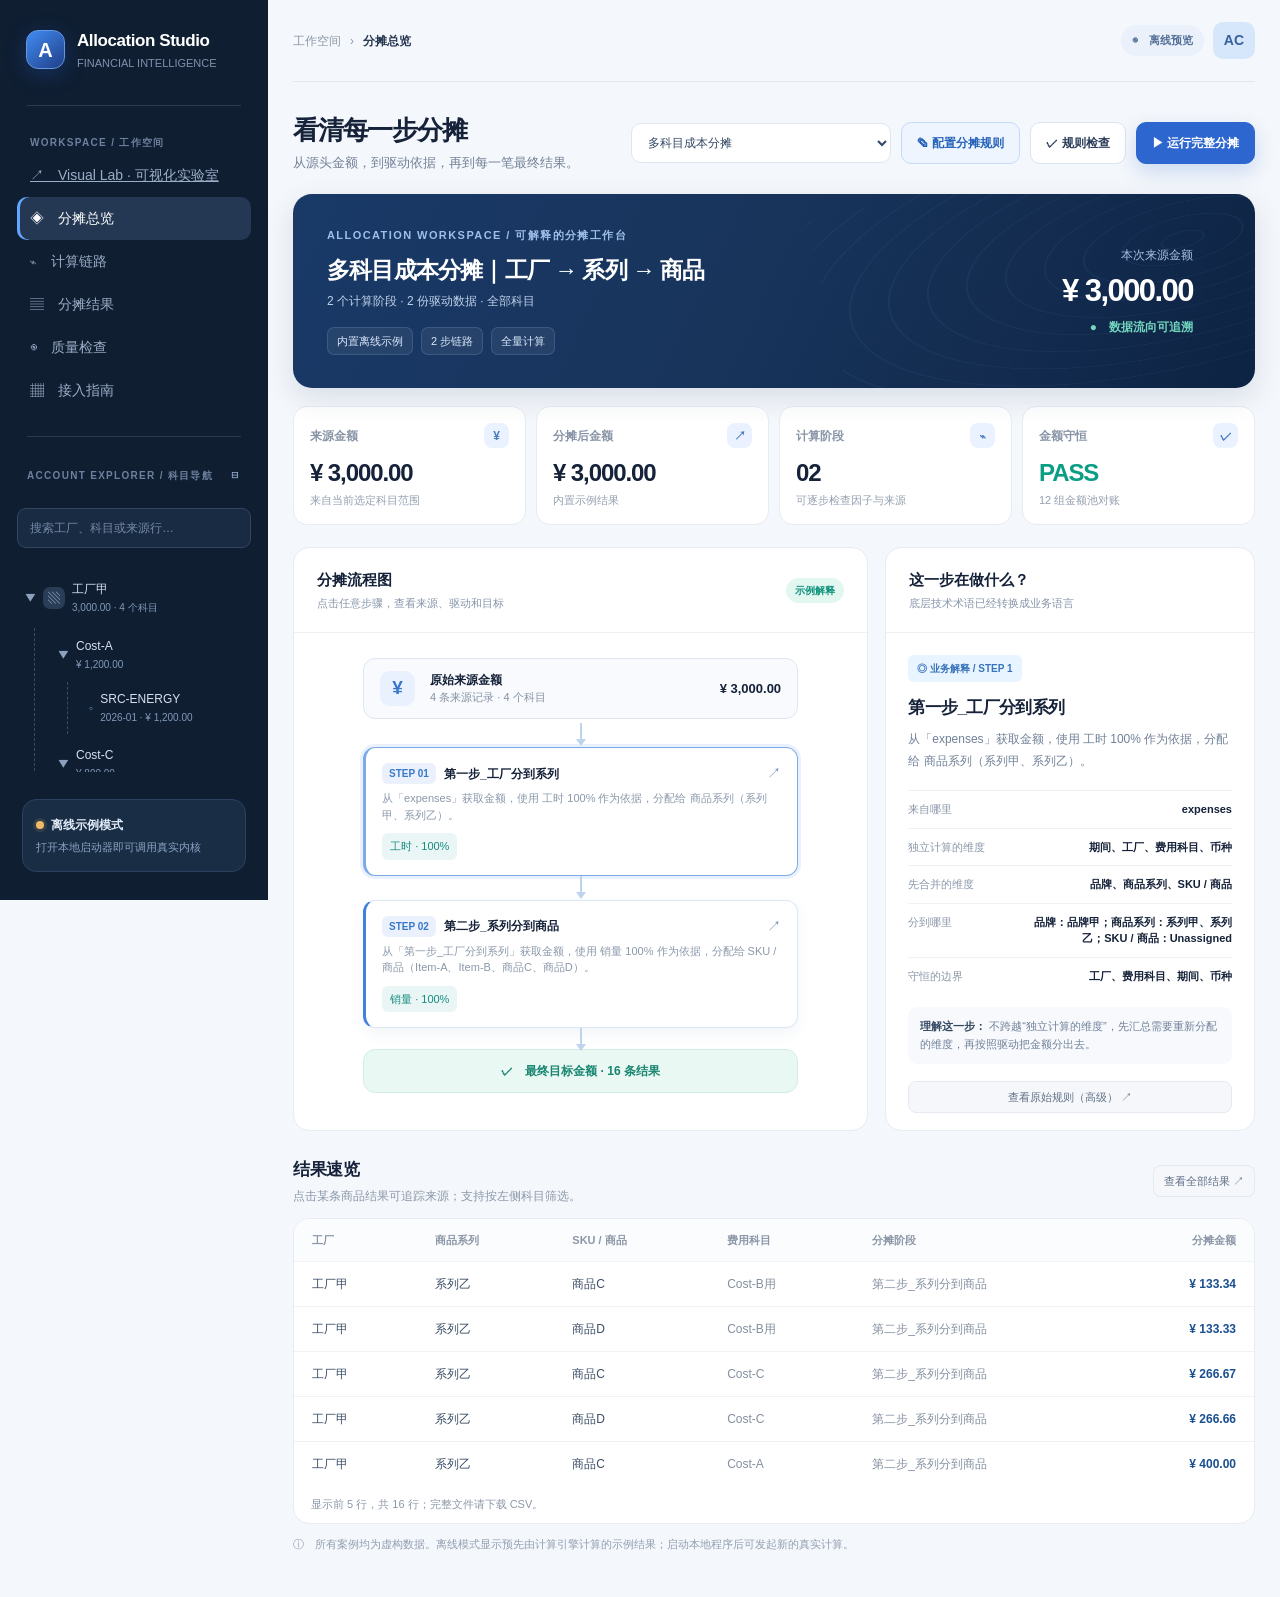
==== commit ec83460b: "feat(studio): add Core-backed allocation visual lab [skip ci]" ====
--- a/internal/studio/public/index.html
+++ b/internal/studio/public/index.html
@@ -6,7 +6,7 @@
 <aside class="sidebar">
 <div class="mark"><div class="logo">A</div><div><div class="brand-title">Allocation Studio</div><div class="brand-sub">FINANCIAL INTELLIGENCE</div></div></div>
 <div class="sidebar-divider"></div>
-<div><div class="nav-label">WORKSPACE / 工作空间</div><button class="nav-item active" data-tab="overview">◈　分摊总览</button><button class="nav-item" data-tab="flow">⌁　计算链路</button><button class="nav-item" data-tab="results">▤　分摊结果</button><button class="nav-item" data-tab="audit">◉　质量检查</button><button class="nav-item" data-tab="guide">▦　接入指南</button></div>
+<div><div class="nav-label">WORKSPACE / 工作空间</div><a class="nav-item" href="/lab">↗　Visual Lab · 可视化实验室</a><button class="nav-item active" data-tab="overview">◈　分摊总览</button><button class="nav-item" data-tab="flow">⌁　计算链路</button><button class="nav-item" data-tab="results">▤　分摊结果</button><button class="nav-item" data-tab="audit">◉　质量检查</button><button class="nav-item" data-tab="guide">▦　接入指南</button></div>
 <div class="sidebar-divider"></div>
 <div class="tree-head"><div class="nav-label" style="padding:0">ACCOUNT EXPLORER / 科目导航</div><button id="expandAll" title="一键展开或折叠科目">⊞</button></div>
 <input class="tree-search" id="treeSearch" placeholder="搜索工厂、科目或来源行…" aria-label="搜索科目">
@@ -22,7 +22,7 @@
 <section id="section-flow" class="panel-hidden"><div class="workspace-grid"><section class="panel"><div class="panel-header"><div><div class="panel-title">全链路执行视图</div><div class="panel-subtitle">多因子与多步骤可以组合；每个节点都有明确来源</div></div></div><div class="workflow" id="flowFull"></div></section><section class="panel"><div class="panel-header"><div><div class="panel-title">规则语义解释</div><div class="panel-subtitle">不要求你理解底层 IR 才能看懂分摊</div></div></div><div class="desc-card" id="flowExplain"></div></section></div><div class="sectionline"><div><h3>理解这些规则就足够了</h3><p>三项最容易混淆的维度操作，已转译为常用业务说法。</p></div></div><div class="guidegrid"><div class="section-card"><h4>原样保留（As Is / Source）</h4><p>例如按工厂分别计算，分摊后仍属于原来的工厂。</p></div><div class="section-card"><h4>先汇总再分配（Total）</h4><p>例如来源 SKU 先归集为一笔金额，再用销量分到具体 SKU。</p></div><div class="section-card"><h4>选择分摊目标（Include / Element）</h4><p>例如仅分给当前系列的四个商品；也可指定固定目标。</p></div><div class="section-card"><h4>金额守恒</h4><p>每个金额池：分摊前 = 分摊后，差额必须等于 0。</p></div></div></section>
 <section id="section-results" class="panel-hidden"><div class="sectionline"><div><h3>分摊结果明细</h3><p id="resultCaption">所有金额来自当前选择的案例。</p></div><div class="data-tabs"><button class="tiny-btn active" id="filterAll">全部商品</button><button class="tiny-btn" id="filterAccount">当前科目</button></div></div><section class="panel"><div id="fullResultTable"></div></section><div class="sectionline"><div><h3>本次计算产物</h3><p>真实计算完成后可以下载 CSV、压缩证据和运行摘要。</p></div></div><div class="file-links" id="fileLinks"></div></section>
 <section id="section-audit" class="panel-hidden"><div class="sectionline"><div><h3>运行质量检查</h3><p>金额对账、任务状态与可追溯证据一目了然。</p></div><button id="auditValidate" class="btn">立即检查规则</button></div><div class="alert" id="auditBanner">✓ 选择并运行案例后，将显示来自真实内核的质量检查结果。</div><div class="audit-grid"><div class="audit-item"><span>金额池检查</span><b id="aPools">—</b></div><div class="audit-item"><span>最终输出行数</span><b id="aRows">—</b></div><div class="audit-item"><span>输入与输出差额</span><b id="aDiff">—</b></div></div><div class="sectionline"><div><h3>金额池逐项对账</h3><p>数据来自 reconciliation.csv，而非界面自行判断。</p></div></div><section class="panel"><div id="reconciliationTable"></div></section><div class="sectionline"><div><h3>历史运行</h3><p>已完成的示例任务可以重新查看，结果文件存放于独立数据目录。</p></div></div><section class="panel"><div id="jobList" class="runlist"><div class="empty">当前还没有执行任务</div></div></section></section>
-<section id="section-guide" class="panel-hidden"><div class="sectionline"><div><h3>三步接入你已有的项目</h3><p>不需要重新实现分摊算法，也不需要修改现有核心。</p></div></div><div class="run-steps"><div><span class="guide-num">01</span><strong>准备一份规则与数据</strong><span>rule.json + 金额 CSV + Driver CSV，复制到个人数据目录下的 cases/案例名。</span></div><div><span class="guide-num">02</span><strong>在页面选择案例</strong><span>重新打开工作台，选择新案例，展开科目树并检查各分摊步骤。</span></div><div><span class="guide-num">03</span><strong>运行并核验结果</strong><span>通过原生 Go EXE 全量计算，下载结果和审计证据，再接现有 SQL / Java。</span></div></div><div class="sectionline"><div><h3>常见集成方式</h3></div></div><div class="guidegrid"><div class="section-card"><h4>Windows 财务人员</h4><p>双击 Start_Windows.cmd → 自动打开浏览器 → 点击运行，不用安装开发环境。</p></div><div class="section-card"><h4>Linux / Mac 开发人员</h4><p>运行 start_linux.sh / Start_Mac.command → 使用浏览器查看案例与任务状态。</p></div><div class="section-card"><h4>Java / Python 业务系统</h4><p>继续使用原来的 HTTP API 或 CLI；Studio 只是前端配套，不取代现有 SDK。</p></div><div class="section-card"><h4>企业业务数据</h4><p>放在独立用户数据目录，不打包进软件。规则原文、完整证据和数据仍由现有内核负责。</p></div></div><div class="alert warn" style="margin-top:14px">注意：Studio 是单机本地检查与示例运行工作台，默认只监听 127.0.0.1。它不是多用户企业门户，也不是数据库管理系统。</div><div class="sectionline"><div><h3>案例与来源数据</h3><p>可以直接加载内置双因子、三因子、多步骤和分叉汇合示例。</p></div></div><div id="caseCards" class="case-list"></div><div class="sectionline"><div><h3>本地数据位置</h3></div></div><div class="section-card"><p id="dataLocation">离线预览：启动本地程序后可以看到真实数据目录。</p></div></section>
+<section id="section-guide" class="panel-hidden"><div class="sectionline"><div><h3>三步接入你已有的项目</h3><p>不需要重新实现分摊算法，也不需要修改现有核心。</p></div></div><div class="run-steps"><div><span class="guide-num">01</span><strong>准备一份规则与数据</strong><span>rule.json + 金额 CSV + Driver CSV，复制到个人数据目录下的 cases/案例名。</span></div><div><span class="guide-num">02</span><strong>在页面选择案例</strong><span>重新打开工作台，选择新案例，展开科目树并检查各分摊步骤。</span></div><div><span class="guide-num">03</span><strong>运行并核验结果</strong><span>通过统一计算程序全量计算，下载结果和审计证据，再接现有 SQL / Java。</span></div></div><div class="sectionline"><div><h3>常见集成方式</h3></div></div><div class="guidegrid"><div class="section-card"><h4>Windows 财务人员</h4><p>双击 AllocationCore.exe → 自动打开浏览器 → 点击运行，不用安装开发环境。</p></div><div class="section-card"><h4>Linux / Mac 开发人员</h4><p>运行对应平台的 AllocationCore 程序 → 使用浏览器查看案例与任务状态。</p></div><div class="section-card"><h4>Java / Python 业务系统</h4><p>继续使用原来的 HTTP API 或 CLI；Studio 只是前端配套，不取代现有 SDK。</p></div><div class="section-card"><h4>企业业务数据</h4><p>放在独立用户数据目录，不打包进软件。规则原文、完整证据和数据仍由现有内核负责。</p></div></div><div class="alert warn" style="margin-top:14px">注意：Studio 是单机本地检查与示例运行工作台，默认只监听 127.0.0.1。它不是多用户企业门户，也不是数据库管理系统。</div><div class="sectionline"><div><h3>案例与来源数据</h3><p>可以直接加载内置双因子、三因子、多步骤和分叉汇合示例。</p></div></div><div id="caseCards" class="case-list"></div><div class="sectionline"><div><h3>本地数据位置</h3></div></div><div class="section-card"><p id="dataLocation">离线预览：启动本地程序后可以看到真实数据目录。</p></div></section>
 </div></main></div>
 <div class="toast" id="toast" role="status"></div>
 <div class="modal-bg" id="modal"><div class="modal" role="dialog" aria-modal="true" aria-labelledby="modalTitle"><div class="modal-header"><h2 id="modalTitle">明细</h2><button id="closeModal" class="close" aria-label="关闭弹窗">✕</button></div><div class="modal-body" id="modalBody"></div></div></div>
@@ -49,26 +49,26 @@
 function label(k){return dimsLabel[k]||k}
 function statusTitle(){return state.live?'真实引擎已连接':'离线示例 · 尚未启动计算服务'}
 function tab(id){state.section=id;document.querySelectorAll('[data-tab]').forEach(e=>e.classList.toggle('active',e.dataset.tab===id));document.querySelectorAll('[id^="section-"]').forEach(e=>e.classList.toggle('panel-hidden',e.id!=='section-'+id));const titles={overview:'看清每一步分摊',flow:'每一步，都解释得清清楚楚',results:'每一笔结果，都有来源',audit:'算对钱，也要说得清',guide:'把分摊能力接进你的系统'};$('pageTitle').textContent=titles[id];$('pageSubtitle').textContent={overview:'从源头金额，到驱动依据，再到每一笔最终结果。',flow:'多因子、多步骤、分叉汇合在同一张视图里。',results:'聚焦结果与原始数据的对应关系。',audit:'真实的运行状态、逐池守恒、完整证据。',guide:'一套核心，多种语言，清晰的接入边界。'}[id];$('breadcrumb').textContent={overview:'分摊总览',flow:'计算链路',results:'分摊结果',audit:'质量检查',guide:'接入指南'}[id];render()}
-function casesUI(){const selects=state.cases.map(c=>`<option value="${H(c.id)}" ${c.id===state.selected?'selected':''}>${H(c.name.split('｜')[0].slice(0,23))}</option>`).join('');$('caseSelect').innerHTML=selects;$('caseCards').innerHTML=state.cases.map(c=>`<button class="case-button ${c.id===state.selected?'current':''}" data-case="${H(c.id)}"><b>${H(c.name)}</b><span>${c.stages} 个阶段 · ${c.drivers} 个驱动 · ${c.accountCount} 个科目 · ${c.kind==='custom'?'自定义':'合成示例'}</span></button>`).join('');document.querySelectorAll('[data-case]').forEach(el=>el.addEventListener('click',()=>selectCase(el.dataset.case)))}
-async function selectCase(id){if(!state.active[id]&&state.live){try{state.active[id]=await api('/api/cases/'+encodeURIComponent(id))}catch(e){toast(e.message,true);return}}state.selected=id;state.step=0;state.account=null;state.filter='all';state.job=null;state.realJob=false;state.collapsed=new Set();casesUI();render()}
+function casesUI(){const selects=state.cases.map(c=>`<option value="${H(c.id)}" ${c.id===state.selected?'selected':''}>${H(c.name.split('｜')[0].slice(0,23))}</option>`).join('');$('caseSelect').innerHTML=selects;$('caseCards').innerHTML=state.cases.map(c=>`<button class="case-button ${c.id===state.selected?'current':''}" data-case="${H(c.id)}"><b>${H(c.name)}</b><span>${c.stages} 个阶段 · ${c.drivers} 个驱动 · ${c.summary_complete===false?'汇总失败 · 请检查金额CSV':(c.accountCount+' 个科目 · '+(c.summary_complete===true?'完整汇总':'内置示例'))} · ${c.kind==='custom'?'自定义':'合成示例'}</span></button>`).join('');document.querySelectorAll('[data-case]').forEach(el=>el.addEventListener('click',()=>selectCase(el.dataset.case)))}
+async function selectCase(id){if(!state.active[id]&&state.live){try{state.active[id]=await api('/api/cases/'+encodeURIComponent(id))}catch(e){toast(e.message,true);return}}state.selected=id;state.step=0;state.account=null;state.filter='all';state.job=null;state.realJob=false;state.collapsed=new Set();casesUI();render();if(state.active[id]?.sources_truncated)toast('当前案例金额明细仅展示每个来源文件前500行，完整金额请查看案例汇总或多科目工作台。',true)}
 function treeUI(){const rows=current().sources||[];const searched=state.search.trim().toLowerCase();const byOrg=new Map();for(const r of rows){let org=r.plant||r.department||'全部组织';if(!byOrg.has(org))byOrg.set(org,new Map());let aa=byOrg.get(org);let ac=r.account||'未指定科目';if(!aa.has(ac))aa.set(ac,[]);aa.get(ac).push(r)}let html='';for(const [org,accounts] of byOrg){const orgRows=[...accounts.values()].flat();const visible=[...accounts].filter(([name,ar])=>!searched||org.toLowerCase().includes(searched)||name.toLowerCase().includes(searched)||ar.some(r=>Object.values(r).some(v=>String(v).toLowerCase().includes(searched))));if(!visible.length)continue;let open=!state.collapsed.has('org:'+org)||!!searched;html+=`<div class="tree-branch"><button class="tree-row" data-node="org:${H(org)}"><span class="tree-arrow ${open?'open':''}">▶</span><span class="tree-icon">▧</span><span class="tree-info"><span class="tree-name">${H(org)}</span><span class="tree-amount">${money(sumRows(orgRows))} · ${accounts.size} 个科目</span></span></button>`;if(open)html+='<div class="tree-children">';for(const [ac,ar] of visible){if(!open)break;const ao=!state.collapsed.has('acc:'+org+'|'+ac)||!!searched;html+=`<div class="tree-branch"><button class="tree-row ${state.account===ac?'selected':''}" data-account="${H(ac)}"><span class="tree-arrow ${ao?'open':''}" data-expand="acc:${H(org+'|'+ac)}">▶</span><span class="tree-info"><span class="tree-name">${H(ac)}</span><span class="tree-amount">¥ ${money(sumRows(ar))}</span></span></button>`;if(ao){html+='<div class="tree-children">';for(const r of ar){html+=`<button class="tree-row leaf" data-account="${H(ac)}" title="来源行"><span style="color:#6d9ddc">◦</span><span class="tree-info"><span class="tree-name">${H(r.row_id||r._dataset||r.period||'金额行')}</span><span class="tree-amount">${H(r.period||'')} · ¥ ${money(r.amount)}</span></span></button>`}html+='</div>'}html+='</div>'}if(open)html+='</div>';html+='</div>'}if(!html)html='<div style="color:#899db9;padding:14px;font-size:12px">没有匹配的科目</div>';$('accountTree').innerHTML=html;$('expandAll').textContent=state.collapsed.size?'⊞':'⊟';document.querySelectorAll('[data-node]').forEach(el=>el.addEventListener('click',()=>{const id=el.dataset.node;state.collapsed.has(id)?state.collapsed.delete(id):state.collapsed.add(id);treeUI()}));document.querySelectorAll('[data-account]').forEach(el=>el.addEventListener('click',e=>{if(e.target.dataset.expand){const k=e.target.dataset.expand;state.collapsed.has(k)?state.collapsed.delete(k):state.collapsed.add(k);treeUI();e.stopPropagation();return}state.account=el.dataset.account;state.filter='account';render();toast(`已筛选科目：${state.account}。点击“全部商品”可恢复完整视图。`)}))}
 function factorParts(st){return st.allocations||[]}
 function fName(id){return ({material:'材料耗用',revenue:'收入金额',orders:'订单数量',labor:'工时',sales:'销量',hours:'工时',units:'销量'})[id]||id}
 function stageDesc(st){const inputs=(st.inputs||[]).map(i=>i.from).join('、');const als=factorParts(st);if(st.operation==='MERGE')return `把来自「${inputs}」的分摊结果，按相同业务坐标合并。合并不是再分摊一次。`;const drivers=als.map(a=>`${fName(a.driver_dataset||a.id)} ${Math.round(Number(a.share||1)*100)}%`).join(' + ');const dest=Object.entries(st.target||{}).filter(([k,v])=>v.mode==='INCLUDE').map(([k,v])=>`${label(k)}（${(v.include||[]).slice(0,4).join('、')}）`).join('，');return `从「${inputs}」获取金额，使用 ${drivers||'指定驱动'} 作为依据，分配给 ${dest||'目标维度'}。`}
-function renderFlow(id){const rule=current().rule,src=srcRows();let html=`<div class="flow-origin"><div class="flow-icon">¥</div><div><div class="flow-label">原始来源金额</div><div class="flow-sub">${H(src.length)} 条来源记录 · ${H(new Set(src.map(r=>r.account)).size)} 个科目</div></div><div class="flow-money">¥ ${money(sumRows(src))}</div></div>`;for(let idx=0;idx<(rule.stages||[]).length;idx++){const st=rule.stages[idx];let als=factorParts(st);html+=`<div class="flow-arrow"></div><div class="flow-card ${state.step===idx?'active':''}" data-step="${idx}"><div class="flow-card-head"><span class="step-no">STEP ${String(idx+1).padStart(2,'0')}</span><strong>${H(st.id)}</strong><span class="mini-arrow">↗</span></div><div class="flow-card-desc">${H(stageDesc(st))}</div><div class="factor-chips">${st.operation==='MERGE'?'<span class="factor-chip orange">合并节点 · 不再次分摊</span>':als.map((a,j)=>`<span class="factor-chip ${j%2?'orange':''}">${H(fName(a.driver_dataset||a.id))} · ${Number(a.share||1)*100}%</span>`).join('')}</div></div>`}html+=`<div class="flow-arrow"></div><div class="flow-final">✓　最终目标金额 · ${H(snapshot().summary?.terminal_rows??snapshot().results?.length??'—')} 条结果</div>`;$(id).innerHTML=html;$(id).querySelectorAll('[data-step]').forEach(el=>el.addEventListener('click',()=>{state.step=Number(el.dataset.step);renderFlow('flowCanvas');renderFlow('flowFull');explain('stageExplanation');explain('flowExplain')}))}
+function renderFlow(id){const rule=current().rule,src=srcRows();let html=`<div class="flow-origin"><div class="flow-icon">¥</div><div><div class="flow-label">${current().sources_truncated?'来源金额预览（非完整数据）':'原始来源金额'}</div><div class="flow-sub">${H(src.length)} 条来源记录 · ${H(new Set(src.map(r=>r.account)).size)} 个科目</div></div><div class="flow-money">¥ ${money(sumRows(src))}</div></div>`;for(let idx=0;idx<(rule.stages||[]).length;idx++){const st=rule.stages[idx];let als=factorParts(st);html+=`<div class="flow-arrow"></div><div class="flow-card ${state.step===idx?'active':''}" data-step="${idx}"><div class="flow-card-head"><span class="step-no">STEP ${String(idx+1).padStart(2,'0')}</span><strong>${H(st.id)}</strong><span class="mini-arrow">↗</span></div><div class="flow-card-desc">${H(stageDesc(st))}</div><div class="factor-chips">${st.operation==='MERGE'?'<span class="factor-chip orange">合并节点 · 不再次分摊</span>':als.map((a,j)=>`<span class="factor-chip ${j%2?'orange':''}">${H(fName(a.driver_dataset||a.id))} · ${Number(a.share||1)*100}%</span>`).join('')}</div></div>`}html+=`<div class="flow-arrow"></div><div class="flow-final">✓　最终目标金额 · ${H(snapshot().summary?.terminal_rows??snapshot().results?.length??'—')} 条结果</div>`;$(id).innerHTML=html;$(id).querySelectorAll('[data-step]').forEach(el=>el.addEventListener('click',()=>{state.step=Number(el.dataset.step);renderFlow('flowCanvas');renderFlow('flowFull');explain('stageExplanation');explain('flowExplain')}))}
 function explain(id){const s=current().rule.stages[state.step]||{};const keys=(s.conservation_keys||[]).map(label).join('、');const group=Object.entries(s.source?.grouping||{});const total=group.filter(([k,v])=>v==='TOTAL').map(([k])=>label(k)).join('、')||'没有';const preserved=group.filter(([k,v])=>v==='AS_IS').map(([k])=>label(k)).join('、')||'没有';const target=Object.entries(s.target||{}).filter(([k,v])=>v.mode==='INCLUDE'||v.mode==='ELEMENT').map(([k,v])=>`${label(k)}：${v.mode==='ELEMENT'?v.value:(v.include||[]).join('、')}`).join('；')||'沿用来源维度';let html=`<span class="desc-badge">◎ 业务解释 / STEP ${state.step+1}</span><h3>${H(s.id||'请选择阶段')}</h3><p>${H(stageDesc(s))}</p><div class="rule-line"><span>来自哪里</span><strong>${H((s.inputs||[]).map(v=>v.from).join(' + '))}</strong></div><div class="rule-line"><span>独立计算的维度</span><strong>${H(preserved)}</strong></div><div class="rule-line"><span>先合并的维度</span><strong>${H(total)}</strong></div><div class="rule-line"><span>分到哪里</span><strong>${H(target)}</strong></div><div class="rule-line"><span>守恒的边界</span><strong>${H(keys)}</strong></div><div class="glossary"><div class="gloss-item"><strong>理解这一步：</strong> 不跨越“独立计算的维度”，先汇总需要重新分配的维度，再按照驱动把金额分出去。</div></div><button class="tiny-btn" id="showRaw" style="width:100%;margin-top:12px">查看原始规则（高级） ↗</button>`;$(id).innerHTML=html;$(id).querySelector('#showRaw').onclick=()=>modal('原始规则 · '+s.id,`<pre class="code">${H(JSON.stringify(s,null,2))}</pre>`) }
 function resultTable(id,short){const rows=displayRows();const cols=current().rule.dimensions||[];const limit=short?5:Math.min(rows.length,300);const count=rows.length;let html='';if(!count){html='<div class="empty">暂无该科目的结果。选择其他科目或先运行示例。</div>'}else{let showDims=cols.filter(c=>['account','family','sku','plant','department'].includes(c));if(showDims.length>4)showDims=showDims.slice(-4);html=`<div class="tbl-scroll"><table class="table"><thead><tr>${showDims.map(d=>`<th>${H(label(d))}</th>`).join('')}<th>分摊阶段</th><th>分摊金额</th></tr></thead><tbody>`;for(let i=0;i<limit;i++){const r=rows[i];html+=`<tr class="result-row" data-row="${H(r.row_id||'')}">${showDims.map(d=>`<td class="${d==='account'?'dim':''}">${H(r[d]||'—')}</td>`).join('')}<td class="dim">${H(r.terminal_stage||'—')}</td><td class="money">¥ ${money(r.amount)}</td></tr>`}html+='</tbody></table></div>';if(count>limit)html+=`<div style="padding:10px 17px;color:#8c98a9;font-size:11px">显示前 ${limit} 行，共 ${count} 行；完整文件请下载 CSV。</div>`}$(id).innerHTML=html;$(id).querySelectorAll('[data-row]').forEach(el=>el.onclick=()=>trace(el.dataset.row))}
-function audit(){const d=snapshot();const sum=d.summary||{};const re=d.reconciliation||[];$('aPools').textContent=nfmt(sum.pool_checks??re.length);$('aRows').textContent=nfmt(sum.terminal_rows??d.results?.length??0);$('aDiff').textContent=money(unitStr(units(sum.input_amount||'0')-units(sum.output_amount||'0')));const pass=!!d.summary&&sum.status==='PASS'&&re.every(x=>x.status==='PASS'&&units(x.delta||'0')===0n);const b=$('auditBanner');b.className='alert'+(pass?'':' warn');b.textContent=pass?'✓ 本次结果来自 Go 计算核心，运行摘要与已展示金额池均通过检查。':'ℹ 当前显示内置示例或尚未完成计算，请运行完整分摊以生成正式检查文件。';if(!re.length){$('reconciliationTable').innerHTML='<div class="empty">暂无金额池对账信息</div>'}else{$('reconciliationTable').innerHTML=`<div class="tbl-scroll"><table class="table"><thead><tr><th>阶段</th><th>分摊前</th><th>分摊后</th><th>差额</th><th>状态</th></tr></thead><tbody>${re.slice(0,160).map(x=>`<tr><td>${H(x.stage)}</td><td>${money(x.input_amount)}</td><td>${money(x.output_amount)}</td><td>${money(x.delta)}</td><td><span class="badgeok">${H(x.status)}</span></td></tr>`).join('')}</tbody></table></div>`}history()}
+function audit(){const d=snapshot();const sum=d.summary||{};const re=d.reconciliation||[];$('aPools').textContent=nfmt(sum.pool_checks??re.length);$('aRows').textContent=nfmt(sum.terminal_rows??d.results?.length??0);$('aDiff').textContent=money(unitStr(units(sum.input_amount||'0')-units(sum.output_amount||'0')));const pass=!!d.summary&&sum.status==='PASS'&&re.every(x=>x.status==='PASS'&&units(x.delta||'0')===0n);const b=$('auditBanner');b.className='alert'+(pass?'':' warn');b.textContent=pass?'✓ 本次结果来自计算引擎，运行摘要与已展示金额池均通过检查。':'ℹ 当前显示内置示例或尚未完成计算，请运行完整分摊以生成正式检查文件。';if(!re.length){$('reconciliationTable').innerHTML='<div class="empty">暂无金额池对账信息</div>'}else{$('reconciliationTable').innerHTML=`<div class="tbl-scroll"><table class="table"><thead><tr><th>阶段</th><th>分摊前</th><th>分摊后</th><th>差额</th><th>状态</th></tr></thead><tbody>${re.slice(0,160).map(x=>`<tr><td>${H(x.stage)}</td><td>${money(x.input_amount)}</td><td>${money(x.output_amount)}</td><td>${money(x.delta)}</td><td><span class="badgeok">${H(x.status)}</span></td></tr>`).join('')}</tbody></table></div>`}history()}
 function history(){const arr=state.history||[];$('jobList').innerHTML=arr.length?arr.map(j=>`<div class="runrow" data-job="${H(j.id)}"><span class="statusdot ${j.status==='PASS'?'':'off'}"></span><div class="runmeta"><b>${H(state.cases.find(c=>c.id===j.case)?.name||j.case)}</b><small>${H(j.start)} · ${H(j.id.slice(0,9))}</small></div><span class="badgeok">${H(j.status)}</span></div>`).join(''):'<div class="empty">还没有运行记录。点击页面右上角的「运行完整分摊」。</div>';$('jobList').querySelectorAll('[data-job]').forEach(el=>el.onclick=async()=>{try{let d=await api('/api/jobs/'+el.dataset.job);if(d.job.case!==state.selected){await selectCase(d.job.case)}state.job=d;state.realJob=true;render();toast('已载入历史运行结果')}catch(e){toast(e.message,true)}})}
-function render(){const rule=current().rule,src=srcRows(),d=snapshot(),res=displayRows(),sum=d.summary||{};const currentName=state.account?'科目：'+state.account:'全部科目';let amt=sumRows(src);$('heroTitle').textContent=rule.name;$('heroDesc').textContent=`${rule.stages.length} 个计算阶段 · ${Object.keys(rule.datasets?.drivers||{}).length} 份驱动数据 · ${currentName}`;$('heroMoney').textContent=(current().sources.length>=500?'预览 ¥ ':'¥ ')+money(amt);$('heroTagA').textContent=state.live?'本机 计算引擎':'内置离线示例';$('heroTagB').textContent=(rule.stages?.length||0)+' 步链路';$('mSource').textContent=(current().sources.length>=500?'≥ 预览 ¥ ':'¥ ')+money(amt);$('mOutput').textContent='¥ '+money(state.account?sumRows(res):(sum.output_amount??sumRows(res)));$('mStages').textContent=String(rule.stages.length).padStart(2,'0');$('mStatus').textContent=sum.status==='PASS'?'PASS':'待运行';$('checkNote').textContent=`${sum.pool_checks??0} 组金额池对账`;$('outNote').textContent=state.realJob?'本次真实内核运行':'内置示例结果';$('flowBadge').textContent=state.realJob?'已重新计算':'示例解释';$('resultCaption').textContent=`${state.realJob?'真实 Go 输出':'预先计算的示例输出'} · ${currentName} · ${res.length} 条显示记录`;
+function render(){const rule=current().rule,src=srcRows(),d=snapshot(),res=displayRows(),sum=d.summary||{};const currentName=state.account?'科目：'+state.account:'全部科目';let amt=sumRows(src);$('heroTitle').textContent=rule.name;$('heroDesc').textContent=`${rule.stages.length} 个计算阶段 · ${Object.keys(rule.datasets?.drivers||{}).length} 份驱动数据 · ${currentName}${current().sources_truncated?' · 下方明细仅为前500行预览':''}`;const caseMeta=state.cases.find(c=>c.id===state.selected);const completeCaseTotal=!state.account&&caseMeta?.summary_complete;const sourcePreview=current().sources_truncated;const sourceMoney=completeCaseTotal?caseMeta.amount:money(amt);$('heroMoney').textContent=(completeCaseTotal?'完整汇总 ¥ ':sourcePreview?'预览 ¥ ':'¥ ')+sourceMoney;$('heroTagA').textContent=state.live?'本机 计算引擎':'内置离线示例';$('heroTagB').textContent=(rule.stages?.length||0)+' 步链路';$('mSource').textContent=(completeCaseTotal?'完整汇总 ¥ ':sourcePreview?'仅预览 ¥ ':'¥ ')+sourceMoney;$('mOutput').textContent='¥ '+money(state.account?sumRows(res):(sum.output_amount??sumRows(res)));$('mStages').textContent=String(rule.stages.length).padStart(2,'0');$('mStatus').textContent=sum.status==='PASS'?'PASS':'待运行';$('checkNote').textContent=`${sum.pool_checks??0} 组金额池对账`;$('outNote').textContent=state.realJob?'本次真实内核运行':'内置示例结果';$('flowBadge').textContent=state.realJob?'已重新计算':'示例解释';$('resultCaption').textContent=`${state.realJob?'真实计算结果':'预先计算的示例输出'} · ${currentName} · ${res.length} 条显示记录`;
  $('filterAll').classList.toggle('active',state.filter==='all');$('filterAccount').classList.toggle('active',state.filter==='account');renderFlow('flowCanvas');renderFlow('flowFull');explain('stageExplanation');explain('flowExplain');resultTable('previewTable',true);resultTable('fullResultTable',false);audit();casesUI();treeUI();renderLinks()}
 function renderLinks(){const files=state.realJob?(state.job?.files||[]):[];$('fileLinks').innerHTML=files.length?files.filter(x=>x!=='studio_job.json').map(f=>`<a class="download-file" href="/api/jobs/${H(state.job.job.id)}/download/${encodeURIComponent(f)}" download>↓ ${H(f)}</a>`).join(''):'<div class="alert warn">当前为内置示例。先运行真实计算后，可从这里下载标准 CSV 与压缩证据。</div>'}
 function modal(title,body){$('modalTitle').textContent=title;$('modalBody').innerHTML=body;$('modal').classList.add('show')}
 async function trace(rowID){if(!rowID){toast('当前结果没有可追踪行号',true);return}if(!state.realJob){modal('分摊血缘 · 离线预览',`<p>已选中结果行 <b>${H(rowID)}</b>。</p><div class="alert warn">离线页面只展示已计算的结果；如需按行 ID 追踪真实来源，请使用本地启动器运行案例。</div>`);return}modal('正在反查真实来源',`<p>正在调用计算引擎的 trace 命令…</p>`);try{let d=await api('/api/trace','POST',{job:state.job.job.id,row_id:rowID});$('modalBody').innerHTML=`<div class="alert">✓ 真实核心已完成来源反查</div><pre class="code">${H(JSON.stringify(d.trace??d.trace_text,null,2))}</pre>`}catch(e){$('modalBody').innerHTML=`<div class="alert error">${H(e.message)}</div>`}}
-async function validate(){if(!state.live){modal('规则检查 · 离线模式','<p>页面已经展示这套示例的规则结构，但离线模式不会假装调用后端验证。</p><div class="alert warn">请运行 Start_Windows.cmd 或 start_linux.sh，点击“规则检查”才会执行原内核 doctor 命令。</div>');return}toast('正在用原引擎检查规则与输入…');try{const d=await api('/api/validate','POST',{case:state.selected});modal('规则检查 · '+d.status,`<div class="alert">✓ 计算引擎检查通过</div><pre class="code">${H(d.detail)}</pre>`)}catch(e){modal('规则检查未通过',`<div class="alert error">${H(e.message)}</div>`)}}
-async function run(){if(!state.live){modal('需要启动本地计算服务',`<p>离线页面可以浏览规则、展开科目、查看预先计算的结果，但不能在浏览器中代替 计算引擎执行真实分摊。</p><div class="alert warn">请完整解压发行包，双击 <b>Start_Windows.cmd</b>（Windows）或运行 <b>start_linux.sh</b>（Linux / Mac）后再点击运行。</div>`);return}if(state.busy)return;state.busy=true;$('runBtn').disabled=true;$('runBtn').textContent='⏳ 正在计算';try{let j=await api('/api/jobs','POST',{case:state.selected,workers:2,gzip:true});toast('真实分摊任务已提交：'+j.id.slice(0,10));for(let i=0;i<120;i++){await sleep(800);let d=await api('/api/jobs/'+j.id);if(d.job.status==='PASS'){state.job=d;state.realJob=true;render();toast('计算完成。金额与守恒已由原 计算引擎核验。');await loadHistory();return}if(d.job.status==='FAILED'){throw Error(d.job.error||d.job.log||'分摊失败')}}throw Error('任务仍在运行，可稍后到质量检查查看')}catch(e){toast(e.message,true)}finally{state.busy=false;$('runBtn').disabled=false;$('runBtn').textContent='▶ 运行完整分摊'}}
+async function validate(){if(!state.live){modal('规则检查 · 离线模式','<p>页面已经展示这套示例的规则结构，但离线模式不会假装调用后端验证。</p><div class="alert warn">请启动 AllocationCore 程序，点击“规则检查”才会执行原内核 doctor 命令。</div>');return}toast('正在用原引擎检查规则与输入…');try{const d=await api('/api/validate','POST',{case:state.selected});modal('规则检查 · '+d.status,`<div class="alert">✓ 计算引擎检查通过</div><pre class="code">${H(d.detail)}</pre>`)}catch(e){modal('规则检查未通过',`<div class="alert error">${H(e.message)}</div>`)}}
+async function run(){if(!state.live){modal('需要启动本地计算服务',`<p>离线页面可以浏览规则、展开科目、查看预先计算的结果，但不能在浏览器中代替 计算引擎执行真实分摊。</p><div class="alert warn">请完整解压发行包，双击 <b>AllocationCore.exe</b>（Windows）或运行相应平台的 <b>AllocationCore</b> 程序（Linux / macOS）后再点击运行。</div>`);return}if(state.busy)return;state.busy=true;$('runBtn').disabled=true;$('runBtn').textContent='⏳ 正在计算';try{let j=await api('/api/jobs','POST',{case:state.selected,workers:2,gzip:true});toast('真实分摊任务已提交：'+j.id.slice(0,10));for(let i=0;i<120;i++){await sleep(800);let d=await api('/api/jobs/'+j.id);if(d.job.status==='PASS'){state.job=d;state.realJob=true;render();toast('计算完成。金额与守恒已由原 计算引擎核验。');await loadHistory();return}if(d.job.status==='FAILED'){throw Error(d.job.error||d.job.log||'分摊失败')}}throw Error('任务仍在运行，可稍后到质量检查查看')}catch(e){toast(e.message,true)}finally{state.busy=false;$('runBtn').disabled=false;$('runBtn').textContent='▶ 运行完整分摊'}}
 async function loadHistory(){if(!state.live)return;try{const d=await api('/api/jobs');state.history=d.jobs||[];history()}catch{}}
-async function initialize(){try{const health=await api('/api/health');state.live=true;state.health=health;const cc=await api('/api/cases');if(cc.cases?.length)state.cases=cc.cases;for(const c of state.cases){const d=await api('/api/cases/'+encodeURIComponent(c.id));state.active[c.id]=d}if(!state.active[state.selected])state.selected=state.cases[0]?.id;await loadHistory();$('connectionDot').classList.remove('off');$('connectionTitle').textContent='本机计算核心已就绪';$('connectionDesc').textContent=health.platform+' · 运行数据独立保存';$('dataLocation').textContent=health.data_dir;$('modePill').textContent='●　Go 计算内核已连接'}catch(e){state.live=false;$('connectionDot').classList.add('off');$('modePill').textContent='◉　离线预览';$('dataLocation').textContent='离线 HTML，不会访问或存储企业业务数据。使用独立本地启动器后可以新增公司案例。'}casesUI();render()}
+async function initialize(){try{const health=await api('/api/health');state.live=true;state.health=health;const cc=await api('/api/cases');if(cc.cases?.length)state.cases=cc.cases;for(const c of state.cases){const d=await api('/api/cases/'+encodeURIComponent(c.id));state.active[c.id]=d}if(!state.active[state.selected])state.selected=state.cases[0]?.id;await loadHistory();$('connectionDot').classList.remove('off');$('connectionTitle').textContent='本机计算核心已就绪';$('connectionDesc').textContent=health.platform+' · 运行数据独立保存';$('dataLocation').textContent=health.data_dir;$('modePill').textContent='●　计算引擎已连接'}catch(e){state.live=false;$('connectionDot').classList.add('off');$('modePill').textContent='◉　离线预览';$('dataLocation').textContent='离线 HTML，不会访问或存储企业业务数据。使用独立本地启动器后可以新增公司案例。'}casesUI();render()}
  document.querySelectorAll('[data-tab]').forEach(b=>b.addEventListener('click',()=>tab(b.dataset.tab)));document.querySelectorAll('[data-switch]').forEach(b=>b.addEventListener('click',()=>tab(b.dataset.switch)));$('caseSelect').addEventListener('change',e=>selectCase(e.target.value));$('treeSearch').addEventListener('input',e=>{state.search=e.target.value;treeUI()});$('expandAll').onclick=()=>{if(state.collapsed.size){state.collapsed.clear()}else{const all=current().sources||[];for(const r of all){const org=r.plant||r.department||'全部组织';state.collapsed.add('org:'+org);state.collapsed.add('acc:'+org+'|'+r.account)}}treeUI()};$('validateBtn').onclick=validate;$('auditValidate').onclick=validate;$('runBtn').onclick=run;$('filterAll').onclick=()=>{state.filter='all';state.account=null;render()};$('filterAccount').onclick=()=>{if(!state.account){toast('请先在左侧科目树中选择一个科目');return}state.filter='account';render()};$('closeModal').onclick=()=>$('modal').classList.remove('show');$('modal').onclick=e=>{if(e.target===$('modal'))$('modal').classList.remove('show')};document.addEventListener('keydown',e=>{if(e.key==='Escape')$('modal').classList.remove('show')});initialize();
 })();
 </script></body></html>
